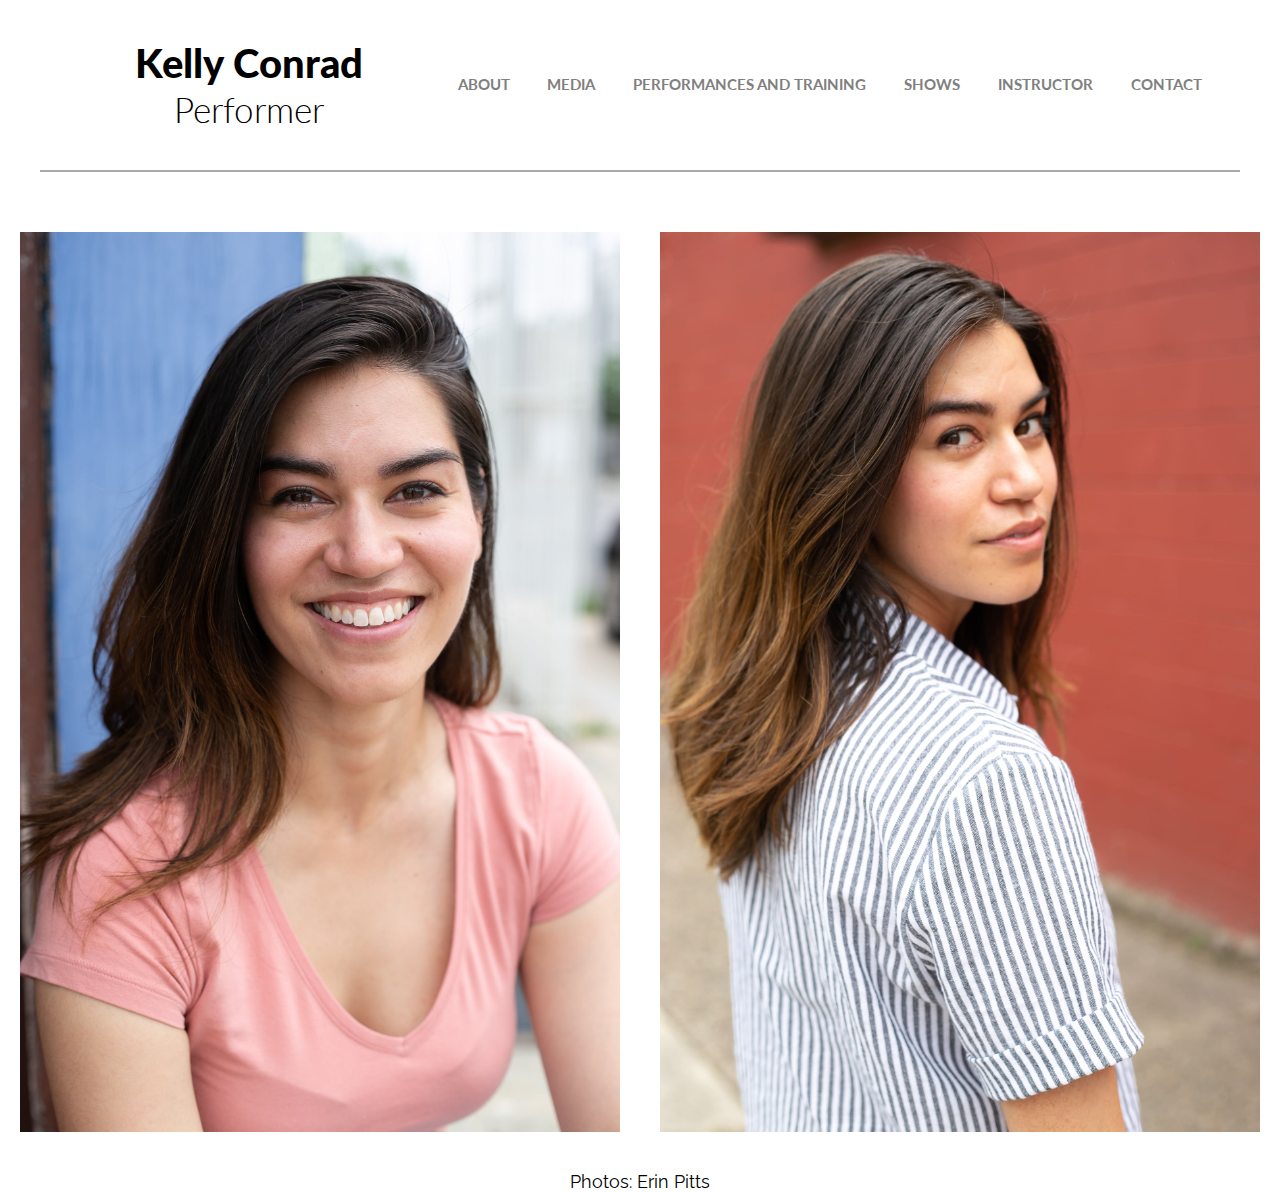
==== index.html @ a2f3afb0 "Adjust header" ====
<!DOCTYPE html>
<html lang="en-US">

<head>
  <meta charset="UTF-8">
  <!-- Google Analytics -->
  <script>
    (function(i, s, o, g, r, a, m) {
      i['GoogleAnalyticsObject'] = r;
      i[r] = i[r] || function() {
        (i[r].q = i[r].q || []).push(arguments)
      }, i[r].l = 1 * new Date();
      a = s.createElement(o),
        m = s.getElementsByTagName(o)[0];
      a.async = 1;
      a.src = g;
      m.parentNode.insertBefore(a, m)
    })(window, document, 'script', 'https://www.google-analytics.com/analytics.js', 'ga');
    ga('create', 'UA-100016596-2', 'auto');
    ga('send', 'pageview');
  </script>
  <!-- Meta Data -->
  <meta name="description" content="The Official Site of Actress Kelly Conrad">
  <meta name="keywords" content="Kelly Conrad,Actor,Actress,Theater,Theatre,Stage">
  <meta name="author" content="Matthew Conrad">
  <meta name="viewport" content="width=device-width, initial-scale=1.0">
  <!-- FavIcons -->
  <link rel="apple-touch-icon" sizes="180x180" href="/apple-touch-icon.png">
  <link rel="icon" type="image/png" sizes="32x32" href="/favicon-32x32.png">
  <link rel="icon" type="image/png" sizes="16x16" href="/favicon-16x16.png">
  <link rel="manifest" href="/manifest.json">
  <link rel="mask-icon" href="/safari-pinned-tab.svg" color="#5bbad5">
  <meta name="theme-color" content="#ffffff">
  <meta http-equiv="X-UA-Compatible" content="ie=edge">
  <title>Kelly Conrad | Performer</title>

  <!-- Links/Stylesheets -->
  <link rel="stylesheet" href="css/normalize.css">
  <link rel="stylesheet" href="css/main.css">
  <link href="https://fonts.googleapis.com/css?family=Lato:300,400,700,900|Raleway:400,400i,700" rel="stylesheet">
</head>

<body>
  <header>
    <!-- Mobile Header -->
    <nav id="mobile-header">
      <h1>Kelly Conrad</h1>
      <h2>Performer</h2>
      <img id="mobile-profile-img" src="img/kelly1-mobile.jpg" alt="Kelly Conrad | Actress">
      <button class="hamburger hamburger--squeeze navigation" type="button">
        <span class="hamburger-box">
          <span class="hamburger-inner"></span>
        </span>
      <ul id="myDropdown" class="dropdown-content">
        <li><a href="about#about">About</a></li>
        <li><a href="media#photos">Media</a></li>
        <li><a href="training#training">Performances and Training</a></li>
        <li><a href="shows#shows">Shows</a></li>
        <li><a href="instructor#instructor">Instructor</a></li>        
        <li><a href="contact#contact">Contact</a></li>
      </ul>
      </button>
    </nav>
    <!-- Tablet Header -->
    <nav id="tablet-header">
      <h1>Kelly Conrad</h1>
      <h2>Performer</h2>
      <ul class="flex-container1">
        <li><a href="about">About</a></li>
        <li><a href="media">Media</a></li>
        <li><a href="training">Performances and Training</a></li>
        <li><a href="shows">Shows</a></li>
        <li><a href="instructor">Instructor</a></li>        
        <li><a href="contact">Contact</a></li>
      </ul>
    </nav>
    <!-- Desktop Header -->
    <nav id="desktop-header">
      <ul class="flex-container2">
        <li class="box1"><a href="index"><h1>Kelly Conrad</h1><br><h2>Performer</h2></a></li>
        <li class="box"><a href="about">About</a></li>
        <li class="box"><a href="media">Media</a></li>
        <li class="box"><a href="training">Performances and Training</a></li>
        <li class="box"><a href="shows">Shows</a></li>
        <li class="box"><a href="instructor">Instructor</a></li>        
        <li class="box"><a href="contact">Contact</a></li>
      </ul>
    </nav>
  </header>
  <!-- Main Body -->
  <main>
    <section class="main-container">
      <p class="last"></p>
    </section>
    <!-- Desktop Welcome Gallery -->
    <div id="desktop-welcome-gallery">
      <ul class="welcome-gallery">
        <li class="photo-flex1"><img src="img/kelly1-mobile.jpg" alt="Kelly Conrad | Actress"></li>
        <li class="photo-flex2"><img src="img/kelly2-tablet.jpg" alt="Kelly Conrad | Actress"></li>
        <li class="photo-flex3"><img src="img/kelly3-tablet.jpg" alt="Kelly Conrad | Actress"></li>
      </ul>
    </div>
    <p id="index-photos">Photos: Erin Pitts</p>
  </main>
  <!-- JavaScript -->
  <script src="https://ajax.googleapis.com/ajax/libs/jquery/3.3.1/jquery.min.js"></script>
  <script src="js/script.js"></script>
  <script src="js/slick.js"></script>
</body>

</html>
---- css/main.css ----
/*==============================================================================
Base Styles
==============================================================================*/

html {
  -webkit-box-sizing: border-box;
  -moz-box-sizing: border-box;
  box-sizing: border-box;
}
*, *:before, *:after {
  -webkit-box-sizing: inherit;
  -moz-box-sizing: inherit;
  box-sizing: inherit;
}

html, body, a {
  height: 100%;
  text-decoration: none;
}

img {
  max-width: 100%;
}

ul {
  list-style: none;
}

fieldset {
  border: 0;
  margin: 0;
  padding: 0;
}

textarea {
  resize: vertical;
}

audio, canvas, iframe, img, svg, video {
  vertical-align: middle;
}

/*==============================================================================
Containers
==============================================================================*/

#mobile-profile-img {
  display: block;
  margin: 20px auto;
  padding: 0;
  border-radius: 50%;
  width: 250px;
  height: auto;
}

#mobile-header {
  margin: 0 20px;
  border-bottom: solid 2px #000;
  text-align: center;
}

#desktop-welcome-gallery {
  display: none;
}

.main-container {
  margin: 0 20px;
}

.two-column-flex {
  display: flex;
  flex-flow: row nowrap;
  justify-content: space-around;
  align-items: flex-start;
  margin: 0 40px;
  padding: 0;
  list-style: none;
}

/*==============================================================================
Hidden Content
==============================================================================*/

#tablet-header {
  display: none;
}

#desktop-header {
  display: none;
}

/*==============================================================================
Header
==============================================================================*/

h1, h2, h3, h4 {
  font-family: 'Lato', sans-serif;
}

h1, h2, h3 {
  text-align: center;
}

h1 {
  color: #000;
  font-size: 2.3em;
  font-weight: 900;
  margin-top: 60px;
  margin-bottom: 0;
}

h2 {
  color: #000;
  font-size: 2em;
  font-weight: 300;
  margin: 0;
}

h3 {
  font-size: 1.9em;
  font-weight: 700;
  margin: 40px 0;
}

h4 {
  font-size: 1.3em;
  font-weight: 400;
  text-align: left;
  margin: 0;
  padding: 0;
}

p {
  font-family: 'Raleway', serif;
  margin: 0;
  padding: 0;
  font-size: 1.1em;
  text-align: left;
}

.italic {
  font-style: italic;
}

.underline {
  text-decoration: underline;
}

.bold {
  font-weight: 700;
}

.first {
  margin: 20px 0 0 0;
}

.last {
  margin: 0 0 60px 0;
}

/*==============================================================================
Dropdown Menu
==============================================================================*/

.hamburger {
  padding: 15px 15px;
  display: inline-block;
  transition-property: opacity, filter;
  transition-duration: 0.15s;
  transition-timing-function: linear;
  text-transform: none;
  border: 0;
  margin: 0;
  overflow: visible;
  outline: 0;
  background-color: transparent;
}

.hamburger-box {
  width: 40px;
  height: 24px;
  display: inline-block;
  position: relative;
  margin-bottom: 36px;
}

.hamburger-inner {
  display: block;
  top: 50%;
  margin-top: -2px;
}

.hamburger-inner, .hamburger-inner::before, .hamburger-inner::after {
  width: 40px;
  height: 4px;
  background-color: #000;
  border-radius: 4px;
  position: absolute;
  transition-property: transform;
  transition-duration: 0.15s;
  transition-timing-function: ease;
}

.hamburger-inner::before, .hamburger-inner::after {
  content: "";
  display: block;
}

.hamburger-inner::before {
  top: -10px;
}

.hamburger-inner::after {
  bottom: -10px;
}

.hamburger--squeeze .hamburger-inner {
  transition-duration: 0.075s;
  transition-timing-function: cubic-bezier(0.55, 0.055, 0.675, 0.19);
}

.hamburger--squeeze .hamburger-inner::before {
  transition: top 0.075s 0.12s ease, opacity 0.075s ease;
}

.hamburger--squeeze .hamburger-inner::after {
  transition: bottom 0.075s 0.12s ease, transform 0.075s cubic-bezier(0.55, 0.055, 0.675, 0.19);
}

.hamburger--squeeze.is-active .hamburger-inner {
  transform: rotate(45deg);
  transition-delay: 0.12s;
  transition-timing-function: cubic-bezier(0.215, 0.61, 0.355, 1);
}

.hamburger--squeeze.is-active .hamburger-inner::before {
  top: 0;
  opacity: 0;
  transition: top 0.075s ease, opacity 0.075s 0.12s ease;
}

.hamburger--squeeze.is-active .hamburger-inner::after {
  bottom: 0;
  transform: rotate(-90deg);
  transition: bottom 0.075s ease, transform 0.075s 0.12s cubic-bezier(0.215, 0.61, 0.355, 1);
}

#myDropdown {
  list-style: none;
}

#myDropdown li {
  border-bottom: solid 2px #000;
}

#myDropdown li:last-child {
  border: 0;
  margin-bottom: 31px;
}

.dropdown {
  display: block;
}

.dropdown-content {
  display: none;
  margin: 0 auto;
  padding: 0;
}

.dropdown-content a {
  display: block;
  width: 100%;
  color: #000;
  margin: 10px auto;
  padding: 10px 0;
  font-family: 'Lato', sans-serif;
  font-size: 1.3em;
  font-weight: 700;
  text-transform: uppercase;
}

.show {
  display: block;
}

/*==============================================================================
Main
==============================================================================*/

.item-1 {
  display: none;
}

.two-column-flex img {
  display: none;
}

.rg-image-wrapper{
  position: relative;
  padding: 20px 30px;
  background: #000;
  -moz-border-radius: 10px;
  -webkit-border-radius: 10px;
  border-radius: 10px;
  min-height: 20px;
  margin: 0 0 40px 0;
}

.rg-image{
  position: relative;
  text-align: center;
  line-height: 0px;
}

.rg-image img{
  max-height: 100%;
  max-width: 100%;
}

.rg-image-nav a{
  position: absolute;
  top: 0px;
  left: 0px;
  background: #000 url(../img/nav.png) no-repeat -20% 50%;
  width: 28px;
  height: 100%;
  text-indent: -9000px;
  cursor: pointer;
  opacity: 0.6;
  outline: none;
  -moz-border-radius: 10px 0px 0px 10px;
  -webkit-border-radius: 10px 0px 0px 10px;
  border-radius: 10px 0px 0px 10px;
}

.rg-image-nav a.rg-image-nav-next{
  right: 0px;
  left: auto;
  background-position: 115% 50%;
  -moz-border-radius: 0px 10px 10px 0px;
  -webkit-border-radius: 0px 10px 10px 0px;
  border-radius: 0px 10px 10px 0px;
}

.rg-image-nav a:hover{
  opacity: 0.8;
}

.rg-caption {
  text-align: center;
  margin-top: 15px;
  position: relative;
}

.rg-caption p{
  font-family: 'Lato', sans-serif;
  font-size: 1em;
  letter-spacing: 2px;
  line-height: 16px;
  padding: 0 15px;
  text-align: center;
  color: #fff;
}

.rg-loading{
  width: 46px;
  height: 46px;
  position: absolute;
  top: 50%;
  left: 50%;
  background: #000 url(../img/ajax-loader.gif) no-repeat center center;
  margin: -23px 0px 0px -23px;
  z-index: 100;
  -moz-border-radius: 10px;
  -webkit-border-radius: 10px;
  border-radius: 10px;
  opacity: 0.7;
}

.video-container {
  display: flex;
  flex-flow: column nowrap;
  justify-content: flex-start;
  align-items: center;
  margin: 0 20px;
  padding: 0;
  list-style: none;
}

.video-container figure {
  text-align: center;
  display: table;
  margin: 0;
}

#videos {
  border-top: solid 1px #000;
  padding-top: 40px;
}

.video-container iframe {
	width: 100%;
	height: 100%;
}

.video-container figcaption {
  display: table-caption;
  caption-side: bottom;
  margin-bottom: 40px;
}

.video-container figcaption h3 {
  margin: 20px 0;
  padding: 0;
}

.video-container figcaption p {
  margin: 0;
  padding: 0 0 30px 0;
  border-bottom: solid 1px #000;
}

#last-caption {
  border-bottom: none;
  padding: 0;
  margin-bottom: 80px;
}

#copyright {
  margin-top: 50px;
  text-align: center;
  font-size: 1.2rem;
}

/*==============================================================================
Photo Slider
==============================================================================*/

.slick-slider {
  width: 90%;
  margin: 0 auto;
}

figure, img {
  margin: 0 auto;
  padding: 0;
  text-align: center;
}

/* Slider */
.slick-slider
{
    position: relative;
    display: block;
    box-sizing: border-box;

    -webkit-user-select: none;
       -moz-user-select: none;
        -ms-user-select: none;
            user-select: none;

    -webkit-touch-callout: none;
    -khtml-user-select: none;
    -ms-touch-action: pan-y;
        touch-action: pan-y;
    -webkit-tap-highlight-color: transparent;
}

.slick-list
{
    position: relative;

    display: block;
    overflow: hidden;

    margin: 0;
    padding: 0;
}
.slick-list:focus
{
    outline: none;
}
.slick-list.dragging
{
    cursor: pointer;
    cursor: hand;
}

.slick-slider .slick-track,
.slick-slider .slick-list
{
    -webkit-transform: translate3d(0, 0, 0);
       -moz-transform: translate3d(0, 0, 0);
        -ms-transform: translate3d(0, 0, 0);
         -o-transform: translate3d(0, 0, 0);
            transform: translate3d(0, 0, 0);
}

.slick-track
{
    position: relative;
    top: 0;
    left: 0;

    display: block;
    margin-left: auto;
    margin-right: auto;
}
.slick-track:before,
.slick-track:after
{
    display: table;

    content: '';
}
.slick-track:after
{
    clear: both;
}
.slick-loading .slick-track
{
    visibility: hidden;
}

.slick-slide
{
    display: none;
    float: left;

    height: 100%;
    min-height: 1px;
}
[dir='rtl'] .slick-slide
{
    float: right;
}
.slick-slide img
{
    display: block;
}
.slick-slide.slick-loading img
{
    display: none;
}
.slick-slide.dragging img
{
    pointer-events: none;
}
.slick-initialized .slick-slide
{
    display: block;
}
.slick-loading .slick-slide
{
    visibility: hidden;
}
.slick-vertical .slick-slide
{
    display: block;

    height: auto;

    border: 1px solid transparent;
}
.slick-arrow.slick-hidden {
    display: block;
}

/* Slider */
.slick-loading .slick-list
{
    background: #fff url('../img/ajax-loader.gif') center center no-repeat;
}

/* Icons */
@font-face
{
    font-family: 'slick';
    font-weight: normal;
    font-style: normal;

    src: url('../fonts/slick.eot');
    src: url('../fonts/slick.eot?#iefix') format('embedded-opentype'), url('../fonts/slick.woff') format('woff'), url('../fonts/slick.ttf') format('truetype'), url('../fonts/slick.svg#slick') format('svg');
}
/* Arrows */
.slick-prev,
.slick-next
{
    font-size: 0;
    line-height: 0;

    position: absolute;
    top: 50%;

    display: block;

    width: 20px;
    height: 20px;
    padding: 0;
    -webkit-transform: translate(0, -50%);
    -ms-transform: translate(0, -50%);
    transform: translate(0, -50%);

    cursor: pointer;

    color: transparent;
    border: none;
    outline: none;
    background: transparent;
}
.slick-prev:hover,
.slick-prev:focus,
.slick-next:hover,
.slick-next:focus
{
    color: transparent;
    outline: none;
    background: transparent;
}
.slick-prev:hover:before,
.slick-prev:focus:before,
.slick-next:hover:before,
.slick-next:focus:before
{
    opacity: 1;
}
.slick-prev.slick-disabled:before,
.slick-next.slick-disabled:before
{
    opacity: .25;
}

.slick-prev:before,
.slick-next:before
{
    font-family: 'slick';
    font-size: 24px;
    line-height: 1;

    opacity: .75;
    color: #000;

    -webkit-font-smoothing: antialiased;
    -moz-osx-font-smoothing: grayscale;
}

.slick-prev
{
    left: -25px;
}
[dir='rtl'] .slick-prev
{
    right: -25px;
    left: auto;
}
.slick-prev:before
{
    content: '←';
}
[dir='rtl'] .slick-prev:before
{
    content: '→';
}

.slick-next
{
    right: -25px;
}
[dir='rtl'] .slick-next
{
    right: auto;
    left: -25px;
}
.slick-next:before
{
    content: '→';
}
[dir='rtl'] .slick-next:before
{
    content: '←';
}

/* Dots */
.slick-dotted.slick-slider
{
    margin-bottom: 30px;
}

.slick-dots
{
    position: absolute;
    bottom: -25px;

    display: block;

    width: 100%;
    padding: 0;
    margin: 0;

    list-style: none;

    text-align: center;
}
.slick-dots li
{
    position: relative;

    display: inline-block;

    width: 20px;
    height: 20px;
    margin: 0 5px;
    padding: 0;

    cursor: pointer;
}
.slick-dots li button
{
    font-size: 0;
    line-height: 0;

    display: block;

    width: 20px;
    height: 20px;
    padding: 5px;

    cursor: pointer;

    color: transparent;
    border: 0;
    outline: none;
    background: transparent;
}
.slick-dots li button:hover,
.slick-dots li button:focus
{
    outline: none;
}
.slick-dots li button:hover:before,
.slick-dots li button:focus:before
{
    opacity: 1;
}
.slick-dots li button:before
{
    font-family: 'slick';
    font-size: 32px;
    line-height: 20px;

    position: absolute;
    top: 0;
    left: 0;

    width: 20px;
    height: 20px;

    content: '•';
    text-align: center;

    opacity: .25;
    color: black;

    -webkit-font-smoothing: antialiased;
    -moz-osx-font-smoothing: grayscale;
}
.slick-dots li.slick-active button:before
{
    opacity: .75;
    color: black;
}

figcaption {
  display: none;
}

.slider-for {
  margin: 20px auto 50px;
}

#contact-wrapper {
  width: 600px;
}

#ajax-contact {
  margin-bottom: 39px;
}

#ajax-contact .field {
  max-width: 220px;
  margin: 0 auto;
}

#ajax-contact input[type="text"],
#ajax-contact textarea {
  background-color: #fff;
  border: 2px solid gray;
  border-radius: 20px;
  width: 250px;
  outline: 0;
  margin: 5px auto;
  padding: 10px 15px;
  color: #000;
}

#ajax-contact input:focus,
#ajax-contact textarea:focus {
  background-color: beige;
  border-color: #1e90ff;
  transition: border-color .4s ease, background-color .4s ease;
}

#ajax-contact input[type="submit"],
#ajax-contact input[type="reset"] {
  background: #007f3f;
  color: #fff;
  width: 120px;
  border-radius: 20px;
  border: none;
  outline: 0;
  padding: 10px 0;
  margin: 5px 2.5px 0 2.5px;
}

#ajax-contact input[type="submit"]:hover,
#ajax-contact input[type="reset"]:hover {
  background: #1e90ff;
  transition: background-color .4s ease;
}

#ajax-contact textarea {
  height: 150px;
}

#ajax-contact label {
  font-family: "Raleway", serif;
  font-size: 1.125em;
  text-align: left;
  padding: 0;
}

#btns {
  display: flex;
}

.success {
  font-family: "Raleway", serif;
  width: 250px;
  padding: 1em;
  margin: 0 auto;
  color: #468847;
  background-color: #dff0d8;
  border: 1px solid #d6e9c6;
  -webkit-border-radius: 4px;
      -moz-border-radius: 4px;
          border-radius: 4px;
}

.error {
  font-family: "Raleway", serif;
  width: 250px;
  padding: 1em;
  margin: 0 auto;
  color: #b94a48;
  background-color: #f2dede;
  border: 1px solid rgba(185, 74, 72, 0.3);
  -webkit-border-radius: 4px;
      -moz-border-radius: 4px;
          border-radius: 4px;
}

.training-wrapper {
  width: 100%;
}

.training-col {
  display: flex;
  flex-wrap: nowrap;
  flex-direction: column;
  align-content: center;
  margin-left: 40px;
}

.training-row {
  width: auto;
  display: flex;
  flex-wrap: wrap;
  flex-direction: row;
  justify-content: flex-start;
  align-content: center;
}

.training-col p {
  font-size: .8em;
}

.left {
  width: 300px;
}

.mid {
  width: 235px;
}

.left, .mid, .right {
  margin-top: 20px;
}

.training-wrapper h3 {
  margin-bottom: 20px;
}

#index-photos {
  text-align: center;
  margin: 40px auto;
}

/*==============================================================================
Breakpoints
==============================================================================*/

@media (min-width: 600px) {

  .video-container iframe {
    width: 512px;
    height: 288px;
  }

}

@media (min-width: 700px) {

  #mobile-header {
    display: none;
  }

  #tablet-header {
    display: block;
  }

  h1 {
    font-size: 2.5rem;
    margin-top: 40px;
    padding: 0;
  }

  h2 {
    font-size: 2.2rem;
    padding: 0;
  }

  .flex-container1 {
    display: flex;
    flex-flow: row nowrap;
    justify-content: center;
    align-items: center;
    list-style: none;
    margin: 40px 40px 0 40px;
    padding: 0 0 40px 0;
    border-bottom: solid 2px #a9a9a9;
  }

  .flex-container1 a {
    font-family: 'Lato', sans-serif;
    font-size: 1.1em;
    font-weight: 700;
    text-transform: uppercase;
    color: #808080;
    padding: 0 15px 0 15px;
  }

  .main-container {
    margin: 0 40px;
  }

  #desktop-welcome-gallery {
    display: block;
  }

  .welcome-gallery {
    display: flex;
    flex-flow: row nowrap;
    justify-content: center;
    align-items: center;
    margin: 0 20px 40px;
    padding: 0;
    list-style: none;
  }

  .welcome-gallery li {
    width: calc(100% / 2);
  }

  .photo-flex1 {
    margin-right: 40px;
  }

  .photo-flex3 {
    display: none;
  }

  .video-container {
    margin: 0 40px;
  }

  /* video {
    width: 640px;
    height: 360px;
  } */

  .video-container iframe {
    width: 640px;
    height: 360px;
  }

  .video-container figcaption h3 {
    margin: 20px 0;
    padding: 0;
  }

  figcaption {
    display: block;
    font-family: 'Lato', serif;
    margin: 0;
    padding: 0;
    font-size: 1.1em;
    text-align: center;
  }

}

@media (min-width: 1024px) {

  .slick-slider {
    width: 800px;
  }

  #tablet-header {
    display: none;
  }

  #desktop-header {
    display: block;
    margin: 0 40px;
    padding-bottom: 40px;
    border-bottom: solid 2px #a9a9a9;
  }

  h1 {
    margin: 0;
    padding: 0;
  }

  h2 {
    margin-top: -15px;
  }

  .flex-container2 {
    display: flex;
    flex-flow: row nowrap;
    justify-content: space-between;
    align-items: center;
    list-style: none;
    margin-top: 40px;
    padding: 0;
  }

  .box1 {
    flex-grow: 5;
  }

  .box {
    font-family: 'Lato', sans-serif;
    font-size: .95em;
    font-weight: 700;
    text-transform: uppercase;
    flex-grow: 1;
  }
  .box a {
    text-align: center;
    color: #808080;
  }

  .main-container {
    margin: 0 20%;
  }

  .two-column-flex img {
    display: block;
    width: 600px;
    height: auto;
    margin: 40px 0;
  }

  .item-1 {
    display: block;
    flex-shrink: 0; /* Keeps photo the same size */
  }

  .item-2 {
    flex-shrink: 1; /* Shrinks the text */
  }

  #about .item-2 {
    max-width: 800px;
  }

  #about-text {
    width: 75%;
    margin: 40px auto;
  }

  #shows-img {
    width: 760px;
  }

  /* Social media link hover animation */

  .social-links span {
    transition: color .4s, transform .4s cubic-bezier(.46,-0.68,.17,1.56);
  }

  .social-links span:hover {
    color: #1695a3;
    transform: scale(1.5);
  }

}

@media (min-width: 1366px) {

  .photo-flex1 {
    margin: 0;
  }

  .photo-flex3 {
    display: block;
  }

  .welcome-gallery {
    justify-content: space-between;
  }

  .welcome-gallery li {
    width: calc(100% / 3.1);
  }

}
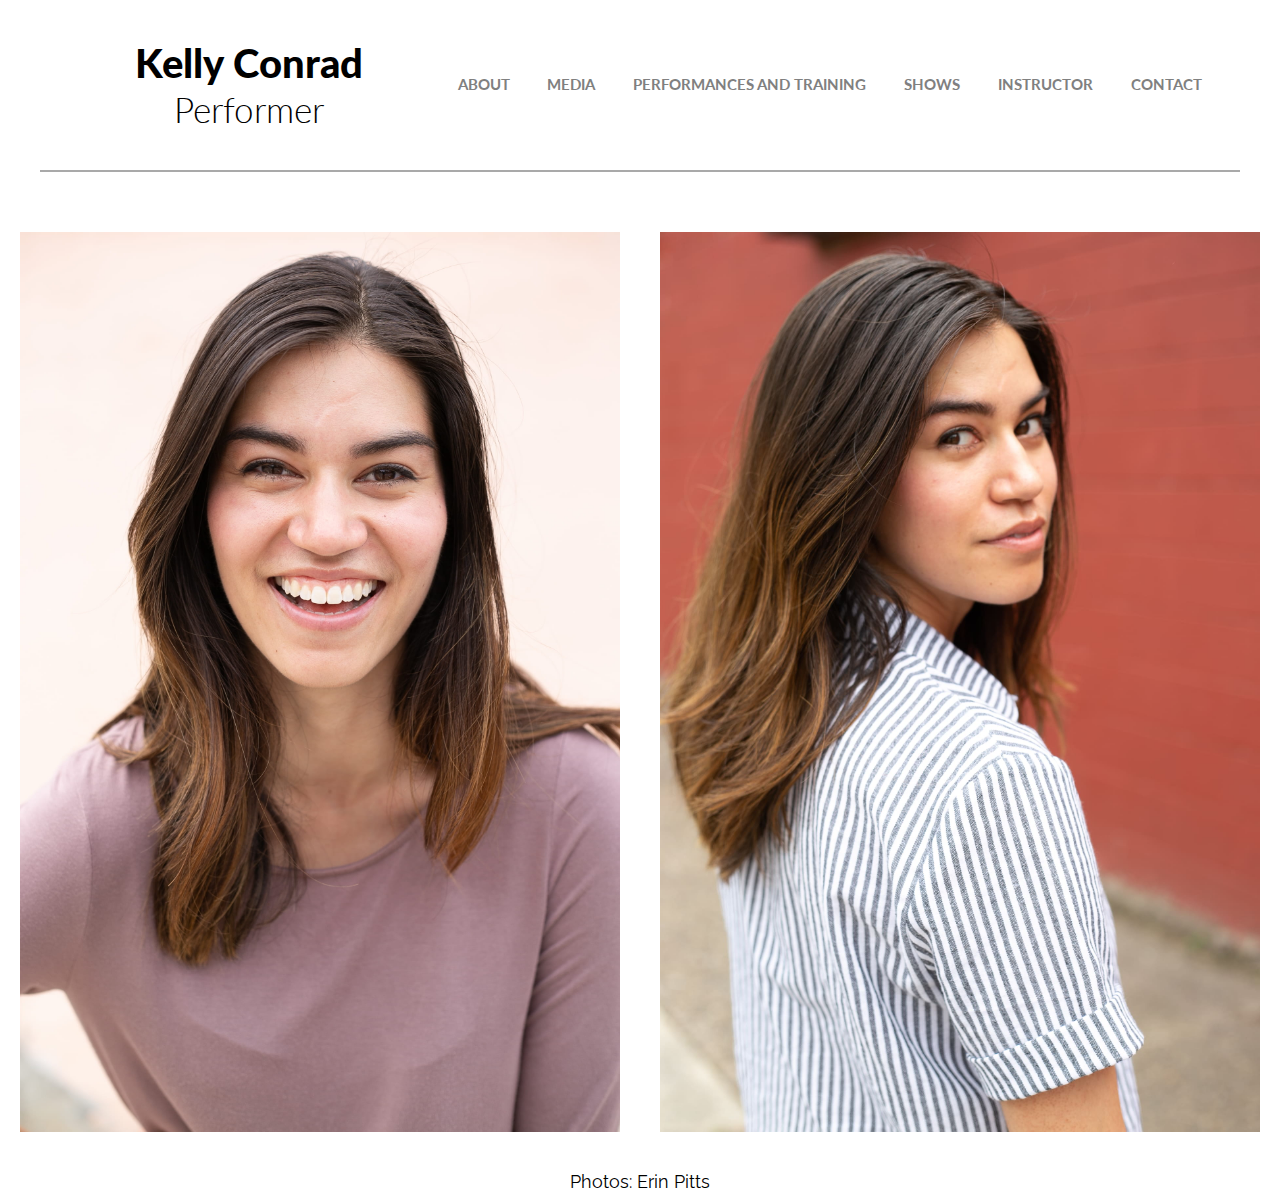
==== commit 37cd30e3: "Add content" ====
--- a/index.html
+++ b/index.html
@@ -36,6 +36,8 @@
 
   <!-- Links/Stylesheets -->
   <link rel="stylesheet" href="css/normalize.css">
+  <link rel="stylesheet" href="css/slick-theme.css">
+  <link rel="stylesheet" href="css/slick.css">
   <link rel="stylesheet" href="css/main.css">
   <link href="https://fonts.googleapis.com/css?family=Lato:300,400,700,900|Raleway:400,400i,700" rel="stylesheet">
 </head>
@@ -46,7 +48,7 @@
     <nav id="mobile-header">
       <h1>Kelly Conrad</h1>
       <h2>Performer</h2>
-      <img id="mobile-profile-img" src="img/kelly1-mobile.jpg" alt="Kelly Conrad | Actress">
+      <img id="mobile-profile-img" src="img/kelly1.jpg" alt="Kelly Conrad | Actress">
       <button class="hamburger hamburger--squeeze navigation" type="button">
         <span class="hamburger-box">
           <span class="hamburger-inner"></span>
@@ -95,17 +97,17 @@
     <!-- Desktop Welcome Gallery -->
     <div id="desktop-welcome-gallery">
       <ul class="welcome-gallery">
-        <li class="photo-flex1"><img src="img/kelly1-mobile.jpg" alt="Kelly Conrad | Actress"></li>
-        <li class="photo-flex2"><img src="img/kelly2-tablet.jpg" alt="Kelly Conrad | Actress"></li>
-        <li class="photo-flex3"><img src="img/kelly3-tablet.jpg" alt="Kelly Conrad | Actress"></li>
+        <li class="photo-flex1"><img src="img/kelly1.jpg" alt="Kelly Conrad | Performer"></li>
+        <li class="photo-flex2"><img src="img/kelly2.jpg" alt="Kelly Conrad | Performer"></li>
+        <li class="photo-flex3"><img src="img/kelly3.jpg" alt="Kelly Conrad | Performer"></li>
       </ul>
     </div>
     <p id="index-photos">Photos: Erin Pitts</p>
   </main>
   <!-- JavaScript -->
   <script src="https://ajax.googleapis.com/ajax/libs/jquery/3.3.1/jquery.min.js"></script>
+  <script src="js/slick.min.js"></script>
   <script src="js/script.js"></script>
-  <script src="js/slick.js"></script>
 </body>
 
 </html>
--- a/css/main.css
+++ b/css/main.css
@@ -433,350 +433,32 @@
   font-size: 1.2rem;
 }
 
-/*==============================================================================
-Photo Slider
-==============================================================================*/
-
 .slick-slider {
   width: 90%;
   margin: 0 auto;
 }
 
-figure, img {
+.slider-nav {
   margin: 0 auto;
-  padding: 0;
-  text-align: center;
-}
-
-/* Slider */
-.slick-slider
-{
-    position: relative;
-    display: block;
-    box-sizing: border-box;
-
-    -webkit-user-select: none;
-       -moz-user-select: none;
-        -ms-user-select: none;
-            user-select: none;
-
-    -webkit-touch-callout: none;
-    -khtml-user-select: none;
-    -ms-touch-action: pan-y;
-        touch-action: pan-y;
-    -webkit-tap-highlight-color: transparent;
-}
-
-.slick-list
-{
-    position: relative;
-
-    display: block;
-    overflow: hidden;
-
-    margin: 0;
-    padding: 0;
-}
-.slick-list:focus
-{
-    outline: none;
-}
-.slick-list.dragging
-{
-    cursor: pointer;
-    cursor: hand;
-}
-
-.slick-slider .slick-track,
-.slick-slider .slick-list
-{
-    -webkit-transform: translate3d(0, 0, 0);
-       -moz-transform: translate3d(0, 0, 0);
-        -ms-transform: translate3d(0, 0, 0);
-         -o-transform: translate3d(0, 0, 0);
-            transform: translate3d(0, 0, 0);
-}
-
-.slick-track
-{
-    position: relative;
-    top: 0;
-    left: 0;
-
-    display: block;
-    margin-left: auto;
-    margin-right: auto;
-}
-.slick-track:before,
-.slick-track:after
-{
-    display: table;
-
-    content: '';
-}
-.slick-track:after
-{
-    clear: both;
-}
-.slick-loading .slick-track
-{
-    visibility: hidden;
-}
-
-.slick-slide
-{
-    display: none;
-    float: left;
-
-    height: 100%;
-    min-height: 1px;
-}
-[dir='rtl'] .slick-slide
-{
-    float: right;
-}
-.slick-slide img
-{
-    display: block;
-}
-.slick-slide.slick-loading img
-{
-    display: none;
-}
-.slick-slide.dragging img
-{
-    pointer-events: none;
-}
-.slick-initialized .slick-slide
-{
-    display: block;
-}
-.slick-loading .slick-slide
-{
-    visibility: hidden;
-}
-.slick-vertical .slick-slide
-{
-    display: block;
-
-    height: auto;
-
-    border: 1px solid transparent;
-}
-.slick-arrow.slick-hidden {
-    display: block;
-}
-
-/* Slider */
-.slick-loading .slick-list
-{
-    background: #fff url('../img/ajax-loader.gif') center center no-repeat;
-}
-
-/* Icons */
-@font-face
-{
-    font-family: 'slick';
-    font-weight: normal;
-    font-style: normal;
-
-    src: url('../fonts/slick.eot');
-    src: url('../fonts/slick.eot?#iefix') format('embedded-opentype'), url('../fonts/slick.woff') format('woff'), url('../fonts/slick.ttf') format('truetype'), url('../fonts/slick.svg#slick') format('svg');
-}
-/* Arrows */
-.slick-prev,
-.slick-next
-{
-    font-size: 0;
-    line-height: 0;
-
-    position: absolute;
-    top: 50%;
-
-    display: block;
-
-    width: 20px;
-    height: 20px;
-    padding: 0;
-    -webkit-transform: translate(0, -50%);
-    -ms-transform: translate(0, -50%);
-    transform: translate(0, -50%);
-
-    cursor: pointer;
-
-    color: transparent;
-    border: none;
-    outline: none;
-    background: transparent;
-}
-.slick-prev:hover,
-.slick-prev:focus,
-.slick-next:hover,
-.slick-next:focus
-{
-    color: transparent;
-    outline: none;
-    background: transparent;
-}
-.slick-prev:hover:before,
-.slick-prev:focus:before,
-.slick-next:hover:before,
-.slick-next:focus:before
-{
-    opacity: 1;
-}
-.slick-prev.slick-disabled:before,
-.slick-next.slick-disabled:before
-{
-    opacity: .25;
-}
-
-.slick-prev:before,
-.slick-next:before
-{
-    font-family: 'slick';
-    font-size: 24px;
-    line-height: 1;
-
-    opacity: .75;
-    color: #000;
-
-    -webkit-font-smoothing: antialiased;
-    -moz-osx-font-smoothing: grayscale;
-}
-
-.slick-prev
-{
-    left: -25px;
-}
-[dir='rtl'] .slick-prev
-{
-    right: -25px;
-    left: auto;
-}
-.slick-prev:before
-{
-    content: '←';
-}
-[dir='rtl'] .slick-prev:before
-{
-    content: '→';
-}
-
-.slick-next
-{
-    right: -25px;
-}
-[dir='rtl'] .slick-next
-{
-    right: auto;
-    left: -25px;
-}
-.slick-next:before
-{
-    content: '→';
-}
-[dir='rtl'] .slick-next:before
-{
-    content: '←';
-}
-
-/* Dots */
-.slick-dotted.slick-slider
-{
-    margin-bottom: 30px;
-}
-
-.slick-dots
-{
-    position: absolute;
-    bottom: -25px;
-
-    display: block;
-
-    width: 100%;
-    padding: 0;
-    margin: 0;
-
-    list-style: none;
-
-    text-align: center;
-}
-.slick-dots li
-{
-    position: relative;
-
-    display: inline-block;
-
-    width: 20px;
-    height: 20px;
-    margin: 0 5px;
-    padding: 0;
-
-    cursor: pointer;
-}
-.slick-dots li button
-{
-    font-size: 0;
-    line-height: 0;
-
-    display: block;
-
-    width: 20px;
-    height: 20px;
-    padding: 5px;
-
-    cursor: pointer;
-
-    color: transparent;
-    border: 0;
-    outline: none;
-    background: transparent;
-}
-.slick-dots li button:hover,
-.slick-dots li button:focus
-{
-    outline: none;
-}
-.slick-dots li button:hover:before,
-.slick-dots li button:focus:before
-{
-    opacity: 1;
-}
-.slick-dots li button:before
-{
-    font-family: 'slick';
-    font-size: 32px;
-    line-height: 20px;
-
-    position: absolute;
-    top: 0;
-    left: 0;
-
-    width: 20px;
-    height: 20px;
-
-    content: '•';
-    text-align: center;
-
-    opacity: .25;
-    color: black;
-
-    -webkit-font-smoothing: antialiased;
-    -moz-osx-font-smoothing: grayscale;
-}
-.slick-dots li.slick-active button:before
-{
-    opacity: .75;
-    color: black;
 }
 
 figcaption {
   display: none;
 }
 
+.slick-slide {
+  padding: 0;
+  margin: 0 10px;
+}
+
 .slider-for {
-  margin: 20px auto 50px;
+  padding-top: 10px;
+}
+
+.slick-slide img, .fade {
+  text-align: center;
+  padding: 0;
+  margin: 0 auto;
 }
 
 #contact-wrapper {
@@ -892,15 +574,15 @@
 }
 
 .training-col p {
-  font-size: .8em;
+  font-size: .9em;
 }
 
 .left {
-  width: 300px;
+  width: 285px;
 }
 
 .mid {
-  width: 235px;
+  width: 245px;
 }
 
 .left, .mid, .right {
@@ -1115,6 +797,10 @@
     width: 760px;
   }
 
+  #shows-text {
+    margin: 0 40px;
+  }
+
   /* Social media link hover animation */
 
   .social-links span {
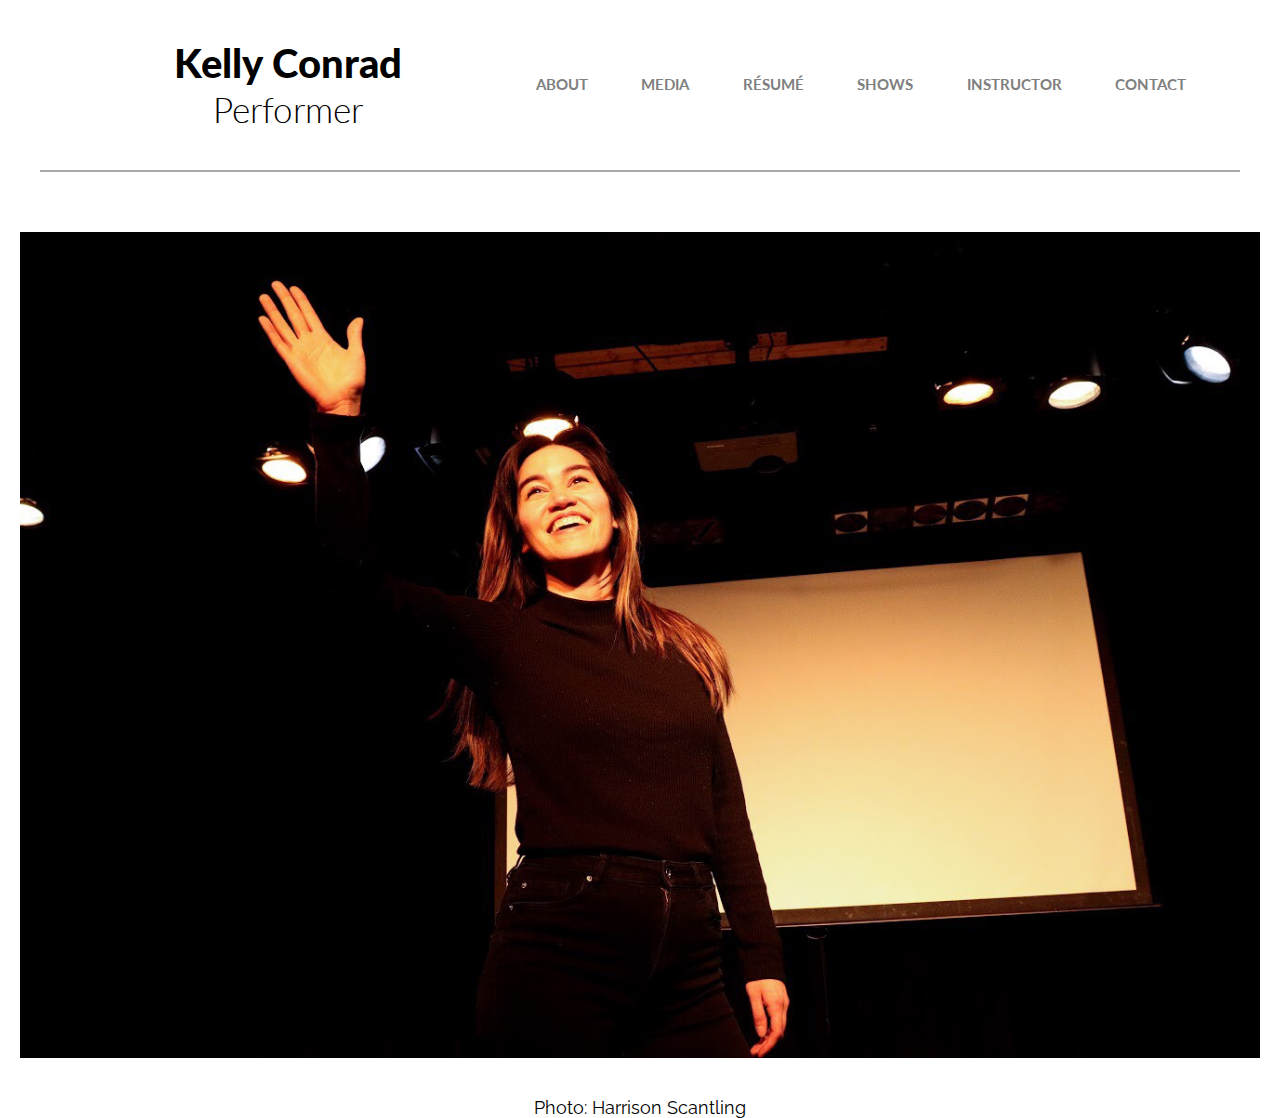
==== commit 65c14848: "Update shows and instuctor pages" ====
--- a/index.html
+++ b/index.html
@@ -48,7 +48,7 @@
     <nav id="mobile-header">
       <h1>Kelly Conrad</h1>
       <h2>Performer</h2>
-      <img id="mobile-profile-img" src="img/kelly1.jpg" alt="Kelly Conrad | Actress">
+      <img id="mobile-profile-img" src="img/home-1-mobile.jpg" alt="Kelly Conrad | Actress">
       <button class="hamburger hamburger--squeeze navigation" type="button">
         <span class="hamburger-box">
           <span class="hamburger-inner"></span>
@@ -56,7 +56,7 @@
       <ul id="myDropdown" class="dropdown-content">
         <li><a href="about#about">About</a></li>
         <li><a href="media#photos">Media</a></li>
-        <li><a href="training#training">Performances and Training</a></li>
+        <li><a href="training#training">Résumé</a></li>
         <li><a href="shows#shows">Shows</a></li>
         <li><a href="instructor#instructor">Instructor</a></li>        
         <li><a href="contact#contact">Contact</a></li>
@@ -70,7 +70,7 @@
       <ul class="flex-container1">
         <li><a href="about">About</a></li>
         <li><a href="media">Media</a></li>
-        <li><a href="training">Performances and Training</a></li>
+        <li><a href="training">Résumé</a></li>
         <li><a href="shows">Shows</a></li>
         <li><a href="instructor">Instructor</a></li>        
         <li><a href="contact">Contact</a></li>
@@ -79,10 +79,10 @@
     <!-- Desktop Header -->
     <nav id="desktop-header">
       <ul class="flex-container2">
-        <li class="box1"><a href="index"><h1>Kelly Conrad</h1><br><h2>Performer</h2></a></li>
+        <li class="box1"><a href="https://www.kjconrad.com"><h1>Kelly Conrad</h1><br><h2>Performer</h2></a></li>
         <li class="box"><a href="about">About</a></li>
         <li class="box"><a href="media">Media</a></li>
-        <li class="box"><a href="training">Performances and Training</a></li>
+        <li class="box"><a href="training">Résumé</a></li>
         <li class="box"><a href="shows">Shows</a></li>
         <li class="box"><a href="instructor">Instructor</a></li>        
         <li class="box"><a href="contact">Contact</a></li>
@@ -97,12 +97,10 @@
     <!-- Desktop Welcome Gallery -->
     <div id="desktop-welcome-gallery">
       <ul class="welcome-gallery">
-        <li class="photo-flex1"><img src="img/kelly1.jpg" alt="Kelly Conrad | Performer"></li>
-        <li class="photo-flex2"><img src="img/kelly2.jpg" alt="Kelly Conrad | Performer"></li>
-        <li class="photo-flex3"><img src="img/kelly3.jpg" alt="Kelly Conrad | Performer"></li>
+        <img src="img/home-1.jpg" alt="Kelly Conrad | Performer">
       </ul>
     </div>
-    <p id="index-photos">Photos: Erin Pitts</p>
+    <p id="index-photos">Photo: Harrison Scantling</p>
   </main>
   <!-- JavaScript -->
   <script src="https://ajax.googleapis.com/ajax/libs/jquery/3.3.1/jquery.min.js"></script>
--- a/css/main.css
+++ b/css/main.css
@@ -20,6 +20,7 @@
 
 img {
   max-width: 100%;
+  margin: 0 auto;
 }
 
 ul {
@@ -397,6 +398,8 @@
 #videos {
   border-top: solid 1px #000;
   padding-top: 40px;
+  width: 640px;
+  margin: 40px auto;
 }
 
 .video-container iframe {
@@ -415,9 +418,16 @@
   padding: 0;
 }
 
-.video-container figcaption p {
+.video-container figcaption p:not(:last-child):not {
   margin: 0;
   padding: 0 0 30px 0;
+}
+
+figcaption p {
+  padding-top: 40px;
+}
+
+#podcasts {
   border-bottom: solid 1px #000;
 }
 
@@ -708,6 +718,7 @@
     padding: 0;
     font-size: 1.1em;
     text-align: center;
+    width: 640px;
   }
 
 }
@@ -715,7 +726,7 @@
 @media (min-width: 1024px) {
 
   .slick-slider {
-    width: 800px;
+    width: 640px;
   }
 
   #tablet-header {
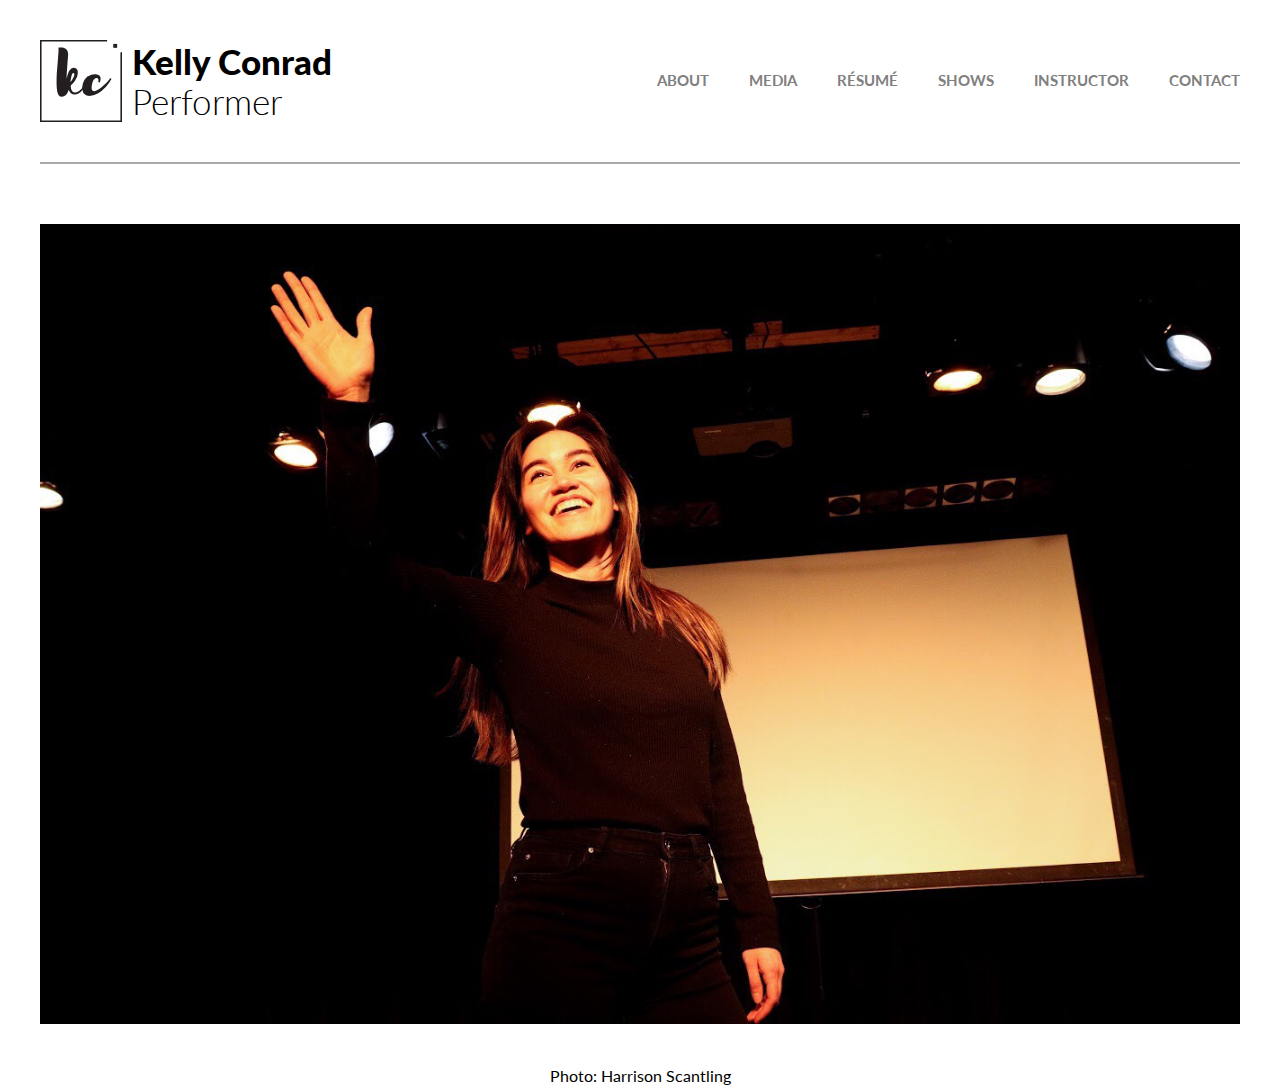
==== commit 16aecb53: "Adjust layout and favicon" ====
--- a/index.html
+++ b/index.html
@@ -1,111 +1,136 @@
-<!DOCTYPE html>
-<html lang="en-US">
-
-<head>
-  <meta charset="UTF-8">
-  <!-- Google Analytics -->
-  <script>
-    (function(i, s, o, g, r, a, m) {
-      i['GoogleAnalyticsObject'] = r;
-      i[r] = i[r] || function() {
-        (i[r].q = i[r].q || []).push(arguments)
-      }, i[r].l = 1 * new Date();
-      a = s.createElement(o),
-        m = s.getElementsByTagName(o)[0];
-      a.async = 1;
-      a.src = g;
-      m.parentNode.insertBefore(a, m)
-    })(window, document, 'script', 'https://www.google-analytics.com/analytics.js', 'ga');
-    ga('create', 'UA-100016596-2', 'auto');
-    ga('send', 'pageview');
-  </script>
-  <!-- Meta Data -->
-  <meta name="description" content="The Official Site of Actress Kelly Conrad">
-  <meta name="keywords" content="Kelly Conrad,Actor,Actress,Theater,Theatre,Stage">
-  <meta name="author" content="Matthew Conrad">
-  <meta name="viewport" content="width=device-width, initial-scale=1.0">
-  <!-- FavIcons -->
-  <link rel="apple-touch-icon" sizes="180x180" href="/apple-touch-icon.png">
-  <link rel="icon" type="image/png" sizes="32x32" href="/favicon-32x32.png">
-  <link rel="icon" type="image/png" sizes="16x16" href="/favicon-16x16.png">
-  <link rel="manifest" href="/manifest.json">
-  <link rel="mask-icon" href="/safari-pinned-tab.svg" color="#5bbad5">
-  <meta name="theme-color" content="#ffffff">
-  <meta http-equiv="X-UA-Compatible" content="ie=edge">
-  <title>Kelly Conrad | Performer</title>
-
-  <!-- Links/Stylesheets -->
-  <link rel="stylesheet" href="css/normalize.css">
-  <link rel="stylesheet" href="css/slick-theme.css">
-  <link rel="stylesheet" href="css/slick.css">
-  <link rel="stylesheet" href="css/main.css">
-  <link href="https://fonts.googleapis.com/css?family=Lato:300,400,700,900|Raleway:400,400i,700" rel="stylesheet">
-</head>
-
-<body>
-  <header>
-    <!-- Mobile Header -->
-    <nav id="mobile-header">
-      <h1>Kelly Conrad</h1>
-      <h2>Performer</h2>
-      <img id="mobile-profile-img" src="img/home-1-mobile.jpg" alt="Kelly Conrad | Actress">
-      <button class="hamburger hamburger--squeeze navigation" type="button">
-        <span class="hamburger-box">
-          <span class="hamburger-inner"></span>
-        </span>
-      <ul id="myDropdown" class="dropdown-content">
-        <li><a href="about#about">About</a></li>
-        <li><a href="media#photos">Media</a></li>
-        <li><a href="training#training">Résumé</a></li>
-        <li><a href="shows#shows">Shows</a></li>
-        <li><a href="instructor#instructor">Instructor</a></li>        
-        <li><a href="contact#contact">Contact</a></li>
-      </ul>
-      </button>
-    </nav>
-    <!-- Tablet Header -->
-    <nav id="tablet-header">
-      <h1>Kelly Conrad</h1>
-      <h2>Performer</h2>
-      <ul class="flex-container1">
-        <li><a href="about">About</a></li>
-        <li><a href="media">Media</a></li>
-        <li><a href="training">Résumé</a></li>
-        <li><a href="shows">Shows</a></li>
-        <li><a href="instructor">Instructor</a></li>        
-        <li><a href="contact">Contact</a></li>
-      </ul>
-    </nav>
-    <!-- Desktop Header -->
-    <nav id="desktop-header">
-      <ul class="flex-container2">
-        <li class="box1"><a href="https://www.kjconrad.com"><h1>Kelly Conrad</h1><br><h2>Performer</h2></a></li>
-        <li class="box"><a href="about">About</a></li>
-        <li class="box"><a href="media">Media</a></li>
-        <li class="box"><a href="training">Résumé</a></li>
-        <li class="box"><a href="shows">Shows</a></li>
-        <li class="box"><a href="instructor">Instructor</a></li>        
-        <li class="box"><a href="contact">Contact</a></li>
-      </ul>
-    </nav>
-  </header>
-  <!-- Main Body -->
-  <main>
-    <section class="main-container">
-      <p class="last"></p>
-    </section>
-    <!-- Desktop Welcome Gallery -->
-    <div id="desktop-welcome-gallery">
-      <ul class="welcome-gallery">
-        <img src="img/home-1.jpg" alt="Kelly Conrad | Performer">
-      </ul>
-    </div>
-    <p id="index-photos">Photo: Harrison Scantling</p>
-  </main>
-  <!-- JavaScript -->
-  <script src="https://ajax.googleapis.com/ajax/libs/jquery/3.3.1/jquery.min.js"></script>
-  <script src="js/slick.min.js"></script>
-  <script src="js/script.js"></script>
-</body>
-
-</html>
+<!DOCTYPE html>
+<html lang="en-US">
+
+<head>
+  <!-- Global site tag (gtag.js) - Google Analytics -->
+  <script async src="https://www.googletagmanager.com/gtag/js?id=UA-100016596-2"></script>
+  <script>
+    window.dataLayer = window.dataLayer || [];
+    function gtag(){dataLayer.push(arguments);}
+    gtag('js', new Date());
+
+    gtag('config', 'UA-100016596-2');
+  </script>
+
+  <!-- Meta Data -->
+  <meta charset="utf-8">
+  <meta name="description" content="The official site of performer/instructor Kelly Conrad">
+  <meta name="keywords" content="Kelly Conrad,Actor,Actress,Theater,Theatre,Stage">
+  <meta name="author" content="Matthew Conrad">
+  <meta name="viewport" content="width=device-width, initial-scale=1.0">
+  <!-- FavIcons -->
+  <link rel="apple-touch-icon" sizes="180x180" href="img/favicon/apple-touch-icon.png?v=5APrJOYlRk">
+  <link rel="icon" type="image/png" sizes="32x32" href="img/favicon/favicon-32x32.png?v=5APrJOYlRk">
+  <link rel="icon" type="image/png" sizes="16x16" href="img/favicon/favicon-16x16.png?v=5APrJOYlRk">
+  <link rel="manifest" href="img/favicon/site.webmanifest?v=5APrJOYlRk">
+  <link rel="mask-icon" href="img/favicon/safari-pinned-tab.svg?v=5APrJOYlRk" color="#5bbad5">
+  <link rel="shortcut icon" href="img/favicon/favicon.ico?v=5APrJOYlRk">
+  <meta name="msapplication-TileColor" content="#ffffff">
+  <meta name="msapplication-config" content="img/favicon/browserconfig.xml?v=5APrJOYlRk">
+  <meta name="theme-color" content="#ffffff">
+  <title>Kelly Conrad | Performer</title>
+
+  <!-- Links/Stylesheets -->
+  <link rel="stylesheet" href="css/normalize.css">
+  <link rel="stylesheet" href="css/slick-theme.css">
+  <link rel="stylesheet" href="css/slick.css">
+  <link rel="stylesheet" href="css/main.css">
+  <link href="https://fonts.googleapis.com/css?family=Lato:300,400,700,900|Raleway:400,400i,700" rel="stylesheet">
+</head>
+
+<body>
+  <header>
+    <!-- Mobile Header -->
+    <nav id="mobile-header">
+      <div id="mobile-header-main">
+        <div id="mobile-header-logo">
+          <img src="img/logo.svg"></img>
+        </div>
+        <div id="mobile-header-name">
+          <h1>Kelly Conrad</h1>
+          <h2>Performer</h2>
+        </div>
+      </div>
+      <div id="mobile-header-content">
+        <img id="mobile-profile-img" src="img/home-1-mobile.jpg" alt="Kelly Conrad | Performer">
+        <p id="index-photo-mobile">Photo: Harrison Scantling</p>
+        <button class="hamburger hamburger--squeeze navigation" type="button">
+          <span class="hamburger-box">
+            <span class="hamburger-inner"></span>
+          </span>
+        <ul id="myDropdown" class="dropdown-content">
+          <li><a href="about#about">About</a></li>
+          <li><a href="media#photos">Media</a></li>
+          <li><a href="resume#resume">Résumé</a></li>
+          <li><a href="shows#shows">Shows</a></li>
+          <li><a href="instructor#instructor">Instructor</a></li>        
+          <li><a href="contact#contact">Contact</a></li>
+        </ul>
+        </button>
+      </div>
+    </nav>
+    <!-- Tablet Header -->
+    <nav id="tablet-header">
+      <div id="tablet-header-main">
+        <div id="tablet-header-logo">
+          <img src="img/logo.svg"></img>
+        </div>
+        <div id="tablet-header-name">
+          <h1>Kelly Conrad</h1>
+          <h2>Performer</h2>
+        </div>
+      </div>
+      <ul class="flex-container1">
+        <li><a href="about">About</a></li>
+        <li><a href="media">Media</a></li>
+        <li><a href="resume">Résumé</a></li>
+        <li><a href="shows">Shows</a></li>
+        <li><a href="instructor">Instructor</a></li>        
+        <li><a href="contact">Contact</a></li>
+      </ul>
+    </nav>
+    <!-- Desktop Header -->
+    <nav id="desktop-header">
+      <ul class="flex-container2">
+        <li class="box1">
+          <a href="https://www.kjconrad.com">
+            <div id="desktop-header-main">
+              <div id="desktop-header-logo">
+                <img src="img/logo.svg"></img>
+              </div>
+              <div id="desktop-header-name">
+                <h1>Kelly Conrad</h1>
+                <h2>Performer</h2>
+              </div>
+            </div> 
+          </a>
+        </li>
+        <li class="box"><a href="about">About</a></li>
+        <li class="box"><a href="media">Media</a></li>
+        <li class="box"><a href="resume">Résumé</a></li>
+        <li class="box"><a href="shows">Shows</a></li>
+        <li class="box"><a href="instructor">Instructor</a></li>        
+        <li class="box last-box"><a href="contact">Contact</a></li>
+      </ul>
+    </nav>
+  </header>
+  <!-- Main Body -->
+  <main>
+    <section class="main-container">
+      <p class="last"></p>
+    </section>
+    <!-- Desktop Welcome Gallery -->
+    <div id="desktop-welcome-gallery">
+      <ul class="welcome-gallery">
+        <img src="img/home-1.jpg" alt="Kelly Conrad | Performer">
+      </ul>
+    </div>
+    <p id="index-photo">Photo: Harrison Scantling</p>
+  </main>
+  <!-- JavaScript -->
+  <script src="https://ajax.googleapis.com/ajax/libs/jquery/3.3.1/jquery.min.js"></script>
+  <script src="js/slick.min.js"></script>
+  <script src="js/script.js"></script>
+</body>
+
+</html>
--- a/css/main.css
+++ b/css/main.css
@@ -1,846 +1,902 @@
-/*==============================================================================
-Base Styles
-==============================================================================*/
-
-html {
-  -webkit-box-sizing: border-box;
-  -moz-box-sizing: border-box;
-  box-sizing: border-box;
-}
-*, *:before, *:after {
-  -webkit-box-sizing: inherit;
-  -moz-box-sizing: inherit;
-  box-sizing: inherit;
-}
-
-html, body, a {
-  height: 100%;
-  text-decoration: none;
-}
-
-img {
-  max-width: 100%;
-  margin: 0 auto;
-}
-
-ul {
-  list-style: none;
-}
-
-fieldset {
-  border: 0;
-  margin: 0;
-  padding: 0;
-}
-
-textarea {
-  resize: vertical;
-}
-
-audio, canvas, iframe, img, svg, video {
-  vertical-align: middle;
-}
-
-/*==============================================================================
-Containers
-==============================================================================*/
-
-#mobile-profile-img {
-  display: block;
-  margin: 20px auto;
-  padding: 0;
-  border-radius: 50%;
-  width: 250px;
-  height: auto;
-}
-
-#mobile-header {
-  margin: 0 20px;
-  border-bottom: solid 2px #000;
-  text-align: center;
-}
-
-#desktop-welcome-gallery {
-  display: none;
-}
-
-.main-container {
-  margin: 0 20px;
-}
-
-.two-column-flex {
-  display: flex;
-  flex-flow: row nowrap;
-  justify-content: space-around;
-  align-items: flex-start;
-  margin: 0 40px;
-  padding: 0;
-  list-style: none;
-}
-
-/*==============================================================================
-Hidden Content
-==============================================================================*/
-
-#tablet-header {
-  display: none;
-}
-
-#desktop-header {
-  display: none;
-}
-
-/*==============================================================================
-Header
-==============================================================================*/
-
-h1, h2, h3, h4 {
-  font-family: 'Lato', sans-serif;
-}
-
-h1, h2, h3 {
-  text-align: center;
-}
-
-h1 {
-  color: #000;
-  font-size: 2.3em;
-  font-weight: 900;
-  margin-top: 60px;
-  margin-bottom: 0;
-}
-
-h2 {
-  color: #000;
-  font-size: 2em;
-  font-weight: 300;
-  margin: 0;
-}
-
-h3 {
-  font-size: 1.9em;
-  font-weight: 700;
-  margin: 40px 0;
-}
-
-h4 {
-  font-size: 1.3em;
-  font-weight: 400;
-  text-align: left;
-  margin: 0;
-  padding: 0;
-}
-
-p {
-  font-family: 'Raleway', serif;
-  margin: 0;
-  padding: 0;
-  font-size: 1.1em;
-  text-align: left;
-}
-
-.italic {
-  font-style: italic;
-}
-
-.underline {
-  text-decoration: underline;
-}
-
-.bold {
-  font-weight: 700;
-}
-
-.first {
-  margin: 20px 0 0 0;
-}
-
-.last {
-  margin: 0 0 60px 0;
-}
-
-/*==============================================================================
-Dropdown Menu
-==============================================================================*/
-
-.hamburger {
-  padding: 15px 15px;
-  display: inline-block;
-  transition-property: opacity, filter;
-  transition-duration: 0.15s;
-  transition-timing-function: linear;
-  text-transform: none;
-  border: 0;
-  margin: 0;
-  overflow: visible;
-  outline: 0;
-  background-color: transparent;
-}
-
-.hamburger-box {
-  width: 40px;
-  height: 24px;
-  display: inline-block;
-  position: relative;
-  margin-bottom: 36px;
-}
-
-.hamburger-inner {
-  display: block;
-  top: 50%;
-  margin-top: -2px;
-}
-
-.hamburger-inner, .hamburger-inner::before, .hamburger-inner::after {
-  width: 40px;
-  height: 4px;
-  background-color: #000;
-  border-radius: 4px;
-  position: absolute;
-  transition-property: transform;
-  transition-duration: 0.15s;
-  transition-timing-function: ease;
-}
-
-.hamburger-inner::before, .hamburger-inner::after {
-  content: "";
-  display: block;
-}
-
-.hamburger-inner::before {
-  top: -10px;
-}
-
-.hamburger-inner::after {
-  bottom: -10px;
-}
-
-.hamburger--squeeze .hamburger-inner {
-  transition-duration: 0.075s;
-  transition-timing-function: cubic-bezier(0.55, 0.055, 0.675, 0.19);
-}
-
-.hamburger--squeeze .hamburger-inner::before {
-  transition: top 0.075s 0.12s ease, opacity 0.075s ease;
-}
-
-.hamburger--squeeze .hamburger-inner::after {
-  transition: bottom 0.075s 0.12s ease, transform 0.075s cubic-bezier(0.55, 0.055, 0.675, 0.19);
-}
-
-.hamburger--squeeze.is-active .hamburger-inner {
-  transform: rotate(45deg);
-  transition-delay: 0.12s;
-  transition-timing-function: cubic-bezier(0.215, 0.61, 0.355, 1);
-}
-
-.hamburger--squeeze.is-active .hamburger-inner::before {
-  top: 0;
-  opacity: 0;
-  transition: top 0.075s ease, opacity 0.075s 0.12s ease;
-}
-
-.hamburger--squeeze.is-active .hamburger-inner::after {
-  bottom: 0;
-  transform: rotate(-90deg);
-  transition: bottom 0.075s ease, transform 0.075s 0.12s cubic-bezier(0.215, 0.61, 0.355, 1);
-}
-
-#myDropdown {
-  list-style: none;
-}
-
-#myDropdown li {
-  border-bottom: solid 2px #000;
-}
-
-#myDropdown li:last-child {
-  border: 0;
-  margin-bottom: 31px;
-}
-
-.dropdown {
-  display: block;
-}
-
-.dropdown-content {
-  display: none;
-  margin: 0 auto;
-  padding: 0;
-}
-
-.dropdown-content a {
-  display: block;
-  width: 100%;
-  color: #000;
-  margin: 10px auto;
-  padding: 10px 0;
-  font-family: 'Lato', sans-serif;
-  font-size: 1.3em;
-  font-weight: 700;
-  text-transform: uppercase;
-}
-
-.show {
-  display: block;
-}
-
-/*==============================================================================
-Main
-==============================================================================*/
-
-.item-1 {
-  display: none;
-}
-
-.two-column-flex img {
-  display: none;
-}
-
-.rg-image-wrapper{
-  position: relative;
-  padding: 20px 30px;
-  background: #000;
-  -moz-border-radius: 10px;
-  -webkit-border-radius: 10px;
-  border-radius: 10px;
-  min-height: 20px;
-  margin: 0 0 40px 0;
-}
-
-.rg-image{
-  position: relative;
-  text-align: center;
-  line-height: 0px;
-}
-
-.rg-image img{
-  max-height: 100%;
-  max-width: 100%;
-}
-
-.rg-image-nav a{
-  position: absolute;
-  top: 0px;
-  left: 0px;
-  background: #000 url(../img/nav.png) no-repeat -20% 50%;
-  width: 28px;
-  height: 100%;
-  text-indent: -9000px;
-  cursor: pointer;
-  opacity: 0.6;
-  outline: none;
-  -moz-border-radius: 10px 0px 0px 10px;
-  -webkit-border-radius: 10px 0px 0px 10px;
-  border-radius: 10px 0px 0px 10px;
-}
-
-.rg-image-nav a.rg-image-nav-next{
-  right: 0px;
-  left: auto;
-  background-position: 115% 50%;
-  -moz-border-radius: 0px 10px 10px 0px;
-  -webkit-border-radius: 0px 10px 10px 0px;
-  border-radius: 0px 10px 10px 0px;
-}
-
-.rg-image-nav a:hover{
-  opacity: 0.8;
-}
-
-.rg-caption {
-  text-align: center;
-  margin-top: 15px;
-  position: relative;
-}
-
-.rg-caption p{
-  font-family: 'Lato', sans-serif;
-  font-size: 1em;
-  letter-spacing: 2px;
-  line-height: 16px;
-  padding: 0 15px;
-  text-align: center;
-  color: #fff;
-}
-
-.rg-loading{
-  width: 46px;
-  height: 46px;
-  position: absolute;
-  top: 50%;
-  left: 50%;
-  background: #000 url(../img/ajax-loader.gif) no-repeat center center;
-  margin: -23px 0px 0px -23px;
-  z-index: 100;
-  -moz-border-radius: 10px;
-  -webkit-border-radius: 10px;
-  border-radius: 10px;
-  opacity: 0.7;
-}
-
-.video-container {
-  display: flex;
-  flex-flow: column nowrap;
-  justify-content: flex-start;
-  align-items: center;
-  margin: 0 20px;
-  padding: 0;
-  list-style: none;
-}
-
-.video-container figure {
-  text-align: center;
-  display: table;
-  margin: 0;
-}
-
-#videos {
-  border-top: solid 1px #000;
-  padding-top: 40px;
-  width: 640px;
-  margin: 40px auto;
-}
-
-.video-container iframe {
-	width: 100%;
-	height: 100%;
-}
-
-.video-container figcaption {
-  display: table-caption;
-  caption-side: bottom;
-  margin-bottom: 40px;
-}
-
-.video-container figcaption h3 {
-  margin: 20px 0;
-  padding: 0;
-}
-
-.video-container figcaption p:not(:last-child):not {
-  margin: 0;
-  padding: 0 0 30px 0;
-}
-
-figcaption p {
-  padding-top: 40px;
-}
-
-#podcasts {
-  border-bottom: solid 1px #000;
-}
-
-#last-caption {
-  border-bottom: none;
-  padding: 0;
-  margin-bottom: 80px;
-}
-
-#copyright {
-  margin-top: 50px;
-  text-align: center;
-  font-size: 1.2rem;
-}
-
-.slick-slider {
-  width: 90%;
-  margin: 0 auto;
-}
-
-.slider-nav {
-  margin: 0 auto;
-}
-
-figcaption {
-  display: none;
-}
-
-.slick-slide {
-  padding: 0;
-  margin: 0 10px;
-}
-
-.slider-for {
-  padding-top: 10px;
-}
-
-.slick-slide img, .fade {
-  text-align: center;
-  padding: 0;
-  margin: 0 auto;
-}
-
-#contact-wrapper {
-  width: 600px;
-}
-
-#ajax-contact {
-  margin-bottom: 39px;
-}
-
-#ajax-contact .field {
-  max-width: 220px;
-  margin: 0 auto;
-}
-
-#ajax-contact input[type="text"],
-#ajax-contact textarea {
-  background-color: #fff;
-  border: 2px solid gray;
-  border-radius: 20px;
-  width: 250px;
-  outline: 0;
-  margin: 5px auto;
-  padding: 10px 15px;
-  color: #000;
-}
-
-#ajax-contact input:focus,
-#ajax-contact textarea:focus {
-  background-color: beige;
-  border-color: #1e90ff;
-  transition: border-color .4s ease, background-color .4s ease;
-}
-
-#ajax-contact input[type="submit"],
-#ajax-contact input[type="reset"] {
-  background: #007f3f;
-  color: #fff;
-  width: 120px;
-  border-radius: 20px;
-  border: none;
-  outline: 0;
-  padding: 10px 0;
-  margin: 5px 2.5px 0 2.5px;
-}
-
-#ajax-contact input[type="submit"]:hover,
-#ajax-contact input[type="reset"]:hover {
-  background: #1e90ff;
-  transition: background-color .4s ease;
-}
-
-#ajax-contact textarea {
-  height: 150px;
-}
-
-#ajax-contact label {
-  font-family: "Raleway", serif;
-  font-size: 1.125em;
-  text-align: left;
-  padding: 0;
-}
-
-#btns {
-  display: flex;
-}
-
-.success {
-  font-family: "Raleway", serif;
-  width: 250px;
-  padding: 1em;
-  margin: 0 auto;
-  color: #468847;
-  background-color: #dff0d8;
-  border: 1px solid #d6e9c6;
-  -webkit-border-radius: 4px;
-      -moz-border-radius: 4px;
-          border-radius: 4px;
-}
-
-.error {
-  font-family: "Raleway", serif;
-  width: 250px;
-  padding: 1em;
-  margin: 0 auto;
-  color: #b94a48;
-  background-color: #f2dede;
-  border: 1px solid rgba(185, 74, 72, 0.3);
-  -webkit-border-radius: 4px;
-      -moz-border-radius: 4px;
-          border-radius: 4px;
-}
-
-.training-wrapper {
-  width: 100%;
-}
-
-.training-col {
-  display: flex;
-  flex-wrap: nowrap;
-  flex-direction: column;
-  align-content: center;
-  margin-left: 40px;
-}
-
-.training-row {
-  width: auto;
-  display: flex;
-  flex-wrap: wrap;
-  flex-direction: row;
-  justify-content: flex-start;
-  align-content: center;
-}
-
-.training-col p {
-  font-size: .9em;
-}
-
-.left {
-  width: 285px;
-}
-
-.mid {
-  width: 245px;
-}
-
-.left, .mid, .right {
-  margin-top: 20px;
-}
-
-.training-wrapper h3 {
-  margin-bottom: 20px;
-}
-
-#index-photos {
-  text-align: center;
-  margin: 40px auto;
-}
-
-/*==============================================================================
-Breakpoints
-==============================================================================*/
-
-@media (min-width: 600px) {
-
-  .video-container iframe {
-    width: 512px;
-    height: 288px;
-  }
-
-}
-
-@media (min-width: 700px) {
-
-  #mobile-header {
-    display: none;
-  }
-
-  #tablet-header {
-    display: block;
-  }
-
-  h1 {
-    font-size: 2.5rem;
-    margin-top: 40px;
-    padding: 0;
-  }
-
-  h2 {
-    font-size: 2.2rem;
-    padding: 0;
-  }
-
-  .flex-container1 {
-    display: flex;
-    flex-flow: row nowrap;
-    justify-content: center;
-    align-items: center;
-    list-style: none;
-    margin: 40px 40px 0 40px;
-    padding: 0 0 40px 0;
-    border-bottom: solid 2px #a9a9a9;
-  }
-
-  .flex-container1 a {
-    font-family: 'Lato', sans-serif;
-    font-size: 1.1em;
-    font-weight: 700;
-    text-transform: uppercase;
-    color: #808080;
-    padding: 0 15px 0 15px;
-  }
-
-  .main-container {
-    margin: 0 40px;
-  }
-
-  #desktop-welcome-gallery {
-    display: block;
-  }
-
-  .welcome-gallery {
-    display: flex;
-    flex-flow: row nowrap;
-    justify-content: center;
-    align-items: center;
-    margin: 0 20px 40px;
-    padding: 0;
-    list-style: none;
-  }
-
-  .welcome-gallery li {
-    width: calc(100% / 2);
-  }
-
-  .photo-flex1 {
-    margin-right: 40px;
-  }
-
-  .photo-flex3 {
-    display: none;
-  }
-
-  .video-container {
-    margin: 0 40px;
-  }
-
-  /* video {
-    width: 640px;
-    height: 360px;
-  } */
-
-  .video-container iframe {
-    width: 640px;
-    height: 360px;
-  }
-
-  .video-container figcaption h3 {
-    margin: 20px 0;
-    padding: 0;
-  }
-
-  figcaption {
-    display: block;
-    font-family: 'Lato', serif;
-    margin: 0;
-    padding: 0;
-    font-size: 1.1em;
-    text-align: center;
-    width: 640px;
-  }
-
-}
-
-@media (min-width: 1024px) {
-
-  .slick-slider {
-    width: 640px;
-  }
-
-  #tablet-header {
-    display: none;
-  }
-
-  #desktop-header {
-    display: block;
-    margin: 0 40px;
-    padding-bottom: 40px;
-    border-bottom: solid 2px #a9a9a9;
-  }
-
-  h1 {
-    margin: 0;
-    padding: 0;
-  }
-
-  h2 {
-    margin-top: -15px;
-  }
-
-  .flex-container2 {
-    display: flex;
-    flex-flow: row nowrap;
-    justify-content: space-between;
-    align-items: center;
-    list-style: none;
-    margin-top: 40px;
-    padding: 0;
-  }
-
-  .box1 {
-    flex-grow: 5;
-  }
-
-  .box {
-    font-family: 'Lato', sans-serif;
-    font-size: .95em;
-    font-weight: 700;
-    text-transform: uppercase;
-    flex-grow: 1;
-  }
-  .box a {
-    text-align: center;
-    color: #808080;
-  }
-
-  .main-container {
-    margin: 0 20%;
-  }
-
-  .two-column-flex img {
-    display: block;
-    width: 600px;
-    height: auto;
-    margin: 40px 0;
-  }
-
-  .item-1 {
-    display: block;
-    flex-shrink: 0; /* Keeps photo the same size */
-  }
-
-  .item-2 {
-    flex-shrink: 1; /* Shrinks the text */
-  }
-
-  #about .item-2 {
-    max-width: 800px;
-  }
-
-  #about-text {
-    width: 75%;
-    margin: 40px auto;
-  }
-
-  #shows-img {
-    width: 760px;
-  }
-
-  #shows-text {
-    margin: 0 40px;
-  }
-
-  /* Social media link hover animation */
-
-  .social-links span {
-    transition: color .4s, transform .4s cubic-bezier(.46,-0.68,.17,1.56);
-  }
-
-  .social-links span:hover {
-    color: #1695a3;
-    transform: scale(1.5);
-  }
-
-}
-
-@media (min-width: 1366px) {
-
-  .photo-flex1 {
-    margin: 0;
-  }
-
-  .photo-flex3 {
-    display: block;
-  }
-
-  .welcome-gallery {
-    justify-content: space-between;
-  }
-
-  .welcome-gallery li {
-    width: calc(100% / 3.1);
-  }
-
-}
+/*==============================================================================
+Base Styles
+==============================================================================*/
+
+html {
+  -webkit-box-sizing: border-box;
+  -moz-box-sizing: border-box;
+  box-sizing: border-box;
+}
+*, *:before, *:after {
+  -webkit-box-sizing: inherit;
+  -moz-box-sizing: inherit;
+  box-sizing: inherit;
+}
+
+html, body, a {
+  height: 100%;
+  text-decoration: none;
+}
+
+img {
+  max-width: 100%;
+  margin: 0 auto;
+}
+
+ul {
+  list-style: none;
+}
+
+fieldset {
+  border: 0;
+  margin: 0;
+  padding: 0;
+}
+
+textarea {
+  resize: vertical;
+}
+
+audio, canvas, iframe, img, svg, video {
+  vertical-align: middle;
+}
+
+/*==============================================================================
+Containers
+==============================================================================*/
+
+body {
+  margin: 0 40px;
+}
+
+#mobile-profile-img {
+  display: block;
+  margin: 20px auto;
+  padding: 0;
+  border-radius: 50%;
+  width: 250px;
+  height: auto;
+}
+
+#mobile-header {
+  border-bottom: solid 2px #000;
+}
+
+#mobile-header-main,
+#tablet-header-main {
+  display: flex;
+  flex-direction: row;
+  flex-wrap: nowrap;
+  justify-content: center;
+  align-items: center;
+}
+
+#mobile-header-main {
+  margin-top: 40px;
+}
+
+#tablet-header-main {
+  margin-top: 60px;
+}
+
+#desktop-header-main {
+  display: flex;
+  flex-direction: row;
+  flex-wrap: nowrap;
+  justify-content: flex-start;
+  align-items: center;
+}
+
+.box1 {
+  flex-grow: 5;
+}
+
+#mobile-header-logo img,
+#tablet-header-logo img,
+#desktop-header-logo img {
+  width: 82px;
+  height: auto;
+}
+
+#mobile-header-name,
+#tablet-header-name,
+#desktop-header-name {
+  display: flex;
+  flex-direction: column;
+  flex-wrap: nowrap;
+  justify-content: center;
+  align-items: flex-start;
+  margin-left: 10px;
+}
+
+#mobile-header-content {
+  text-align: center;
+}
+
+#desktop-welcome-gallery {
+  display: none;
+}
+
+.two-column-flex {
+  display: flex;
+  flex-flow: row nowrap;
+  justify-content: space-evenly;
+  align-items: flex-start;
+  height: auto;
+  max-width: 1200px;
+  margin: 0 auto;
+}
+
+/*==============================================================================
+Hidden Content
+==============================================================================*/
+
+#tablet-header {
+  display: none;
+}
+
+#desktop-header {
+  display: none;
+}
+
+/*==============================================================================
+Header
+==============================================================================*/
+
+h1, h2, h3, h4 {
+  font-family: 'Lato', sans-sans-serif;
+}
+
+h1, h3 {
+  text-align: center;
+}
+
+h1 {
+  color: #000;
+  font-size: 1.5em;
+  font-weight: 900;
+  margin: 0;
+}
+
+h2 {
+  color: #000;
+  font-size: 1.5em;
+  font-weight: 300;
+  margin: 0;
+}
+
+h3 {
+  font-size: 1.9em;
+  font-weight: 700;
+  margin: 40px 0;
+}
+
+h4 {
+  font-size: 1.3em;
+  font-weight: 400;
+  text-align: left;
+  margin: 0;
+  padding: 0;
+}
+
+p {
+  font-family: 'Lato', sans-serif;
+  font-size: 1em;
+  text-align: left;
+  line-height: 1.5;
+}
+
+.italic {
+  font-style: italic;
+}
+
+.bold {
+  font-weight: 700;
+}
+
+.first {
+  margin: 20px 0 0 0;
+}
+
+.last {
+  margin: 0 0 60px 0;
+}
+
+/*==============================================================================
+Dropdown Menu
+==============================================================================*/
+
+.hamburger {
+  padding: 15px 15px;
+  display: inline-block;
+  transition-property: opacity, filter;
+  transition-duration: 0.15s;
+  transition-timing-function: linear;
+  text-transform: none;
+  border: 0;
+  margin: 0;
+  overflow: visible;
+  outline: 0;
+  background-color: transparent;
+}
+
+.hamburger-box {
+  width: 40px;
+  height: 24px;
+  display: inline-block;
+  position: relative;
+  margin: 40px 0;
+}
+
+.hamburger-inner {
+  display: block;
+  top: 50%;
+  margin-top: -2px;
+}
+
+.hamburger-inner, .hamburger-inner::before, .hamburger-inner::after {
+  width: 40px;
+  height: 4px;
+  background-color: #000;
+  border-radius: 4px;
+  position: absolute;
+  transition-property: transform;
+  transition-duration: 0.15s;
+  transition-timing-function: ease;
+}
+
+.hamburger-inner::before, .hamburger-inner::after {
+  content: "";
+  display: block;
+}
+
+.hamburger-inner::before {
+  top: -10px;
+}
+
+.hamburger-inner::after {
+  bottom: -10px;
+}
+
+.hamburger--squeeze .hamburger-inner {
+  transition-duration: 0.075s;
+  transition-timing-function: cubic-bezier(0.55, 0.055, 0.675, 0.19);
+}
+
+.hamburger--squeeze .hamburger-inner::before {
+  transition: top 0.075s 0.12s ease, opacity 0.075s ease;
+}
+
+.hamburger--squeeze .hamburger-inner::after {
+  transition: bottom 0.075s 0.12s ease, transform 0.075s cubic-bezier(0.55, 0.055, 0.675, 0.19);
+}
+
+.hamburger--squeeze.is-active .hamburger-inner {
+  transform: rotate(45deg);
+  transition-delay: 0.12s;
+  transition-timing-function: cubic-bezier(0.215, 0.61, 0.355, 1);
+}
+
+.hamburger--squeeze.is-active .hamburger-inner::before {
+  top: 0;
+  opacity: 0;
+  transition: top 0.075s ease, opacity 0.075s 0.12s ease;
+}
+
+.hamburger--squeeze.is-active .hamburger-inner::after {
+  bottom: 0;
+  transform: rotate(-90deg);
+  transition: bottom 0.075s ease, transform 0.075s 0.12s cubic-bezier(0.215, 0.61, 0.355, 1);
+}
+
+#myDropdown {
+  list-style: none;
+}
+
+#myDropdown li {
+  border-bottom: solid 2px #000;
+}
+
+#myDropdown li:last-child {
+  border: 0;
+  margin-bottom: 31px;
+}
+
+.dropdown {
+  display: block;
+}
+
+.dropdown-content {
+  display: none;
+  margin: 0 auto;
+  padding: 0;
+}
+
+.dropdown-content a {
+  display: block;
+  width: 100%;
+  color: #000;
+  margin: 10px auto;
+  padding: 10px 0;
+  font-family: 'Lato', sans-sans-serif;
+  font-size: 1.3em;
+  font-weight: 700;
+  text-transform: uppercase;
+}
+
+.show {
+  display: block;
+}
+
+a:link, a:visited, a:hover, a:active {
+  font-weight: 700;
+  color: #000;
+}
+
+/*==============================================================================
+Main
+==============================================================================*/
+
+.item-1 {
+  display: none;
+}
+
+.two-column-flex img {
+  display: none;
+}
+
+.rg-image-wrapper{
+  position: relative;
+  padding: 20px 30px;
+  background: #000;
+  -moz-border-radius: 10px;
+  -webkit-border-radius: 10px;
+  border-radius: 10px;
+  min-height: 20px;
+  margin: 0 0 40px 0;
+}
+
+.rg-image{
+  position: relative;
+  text-align: center;
+  line-height: 0px;
+}
+
+.rg-image img{
+  max-height: 100%;
+  max-width: 100%;
+}
+
+.rg-image-nav a{
+  position: absolute;
+  top: 0px;
+  left: 0px;
+  background: #000 url(../img/nav.png) no-repeat -20% 50%;
+  width: 28px;
+  height: 100%;
+  text-indent: -9000px;
+  cursor: pointer;
+  opacity: 0.6;
+  outline: none;
+  -moz-border-radius: 10px 0px 0px 10px;
+  -webkit-border-radius: 10px 0px 0px 10px;
+  border-radius: 10px 0px 0px 10px;
+}
+
+.rg-image-nav a.rg-image-nav-next{
+  right: 0px;
+  left: auto;
+  background-position: 115% 50%;
+  -moz-border-radius: 0px 10px 10px 0px;
+  -webkit-border-radius: 0px 10px 10px 0px;
+  border-radius: 0px 10px 10px 0px;
+}
+
+.rg-image-nav a:hover{
+  opacity: 0.8;
+}
+
+.rg-caption {
+  text-align: center;
+  margin-top: 15px;
+  position: relative;
+}
+
+.rg-caption p{
+  font-family: 'Lato', sans-sans-serif;
+  font-size: 1em;
+  letter-spacing: 2px;
+  line-height: 16px;
+  padding: 0 15px;
+  text-align: center;
+  color: #fff;
+}
+
+.rg-loading{
+  width: 46px;
+  height: 46px;
+  position: absolute;
+  top: 50%;
+  left: 50%;
+  background: #000 url(../img/ajax-loader.gif) no-repeat center center;
+  margin: -23px 0px 0px -23px;
+  z-index: 100;
+  -moz-border-radius: 10px;
+  -webkit-border-radius: 10px;
+  border-radius: 10px;
+  opacity: 0.7;
+}
+
+.video-container {
+  display: flex;
+  flex-flow: column nowrap;
+  justify-content: flex-start;
+  align-items: center;
+  list-style: none;
+  padding: 0;
+}
+
+.video-container figure {
+  text-align: center;
+  display: table;
+  margin: 0;
+}
+
+.videos {
+  border-top: solid 1px #000;
+  padding-top: 40px;
+  max-width: 640px;
+  margin: 40px auto;
+}
+
+.video-container iframe {
+	width: 100%;
+	height: 100%;
+}
+
+.video-container figcaption {
+  display: table-caption;
+  caption-side: bottom;
+  margin-bottom: 40px;
+}
+
+.video-container figcaption h3 {
+  margin: 20px 0;
+  padding: 0;
+}
+
+.video-container figcaption p:not(:last-child) {
+  margin: 0;
+  padding: 0 0 30px 0;
+}
+
+figcaption p {
+  padding-top: 40px;
+}
+
+.video-container img {
+  width: 100%;
+  max-width: 640px;
+  height: auto;
+}
+
+#podcasts {
+  border-bottom: solid 1px #000;
+}
+
+#last-caption {
+  border-bottom: none;
+  margin-bottom: 80px;
+}
+
+#copyright {
+  margin-top: 50px;
+  text-align: center;
+  font-size: 1rem;
+  line-height: 1.5;
+}
+
+.slick-slider {
+  max-width: 1200px;
+  margin: 0 auto;
+}
+
+.slider-nav {
+  padding: 0;
+  margin: 0 25px;
+}
+
+figcaption {
+  display: none;
+}
+
+.slick-slide {
+  padding: 0;
+  margin: 0 10px;
+}
+
+.slider-for {
+  padding-top: 10px;
+}
+
+.slick-slide img, .fade {
+  text-align: center;
+  padding: 0;
+  margin: 0 auto;
+}
+
+#contact-wrapper {
+  width: 600px;
+}
+
+#ajax-contact {
+  margin-bottom: 39px;
+}
+
+#ajax-contact .field {
+  max-width: 220px;
+  margin: 0 auto;
+}
+
+#ajax-contact input[type="text"],
+#ajax-contact textarea {
+  background-color: #fff;
+  border: 2px solid gray;
+  border-radius: 20px;
+  width: 250px;
+  outline: 0;
+  margin: 5px auto;
+  padding: 10px 15px;
+  color: #000;
+}
+
+#ajax-contact input:focus,
+#ajax-contact textarea:focus {
+  background-color: #ffffd3;
+  border-color: #1e90ff;
+  transition: border-color .4s ease, background-color .4s ease;
+}
+
+#ajax-contact input[type="submit"],
+#ajax-contact input[type="reset"] {
+  font-family: "Lato", sans-serif;
+  background: #007f3f;
+  color: #fff;
+  width: 120px;
+  border-radius: 20px;
+  border: none;
+  outline: 0;
+  padding: 10px 0;
+  margin: 5px 2.5px 0 2.5px;
+}
+
+#ajax-contact input[type="submit"]:hover,
+#ajax-contact input[type="reset"]:hover {
+  background: #1e90ff;
+  transition: background-color .4s ease;
+}
+
+#ajax-contact textarea {
+  height: 150px;
+}
+
+#ajax-contact label {
+  font-family: "Lato", sans-serif;
+  font-size: 1em;
+  font-weight: 700;
+  text-align: left;
+  padding: 0;
+}
+
+#btns {
+  display: flex;
+}
+
+.success {
+  font-family: "Lato", sans-serif;
+  width: 250px;
+  padding: 1em;
+  margin: 0 auto;
+  color: #468847;
+  background-color: #dff0d8;
+  border: 1px solid #d6e9c6;
+  -webkit-border-radius: 4px;
+      -moz-border-radius: 4px;
+          border-radius: 4px;
+}
+
+.error {
+  font-family: "Lato", sans-serif;
+  width: 250px;
+  padding: 1em;
+  margin: 0 auto;
+  color: #b94a48;
+  background-color: #f2dede;
+  border: 1px solid rgba(185, 74, 72, 0.3);
+  -webkit-border-radius: 4px;
+      -moz-border-radius: 4px;
+          border-radius: 4px;
+}
+
+.training-wrapper {
+  width: 100%;
+}
+
+.training-col {
+  display: flex;
+  flex-wrap: nowrap;
+  flex-direction: column;
+  align-content: center;
+  margin-left: 40px;
+}
+
+.training-row {
+  width: auto;
+  display: flex;
+  flex-wrap: wrap;
+  flex-direction: row;
+  justify-content: flex-start;
+  align-content: center;
+}
+
+.training-col p {
+  font-size: .9em;
+}
+
+.left {
+  width: 285px;
+}
+
+.mid {
+  width: 245px;
+}
+
+.left, .mid, .right {
+  margin-top: 20px;
+}
+
+.training-wrapper h3 {
+  margin-bottom: 20px;
+}
+
+#index-photo-mobile {
+  text-align: center;
+}
+
+#index-photo {
+  display: none;
+}
+
+/*==============================================================================
+Breakpoints
+==============================================================================*/
+
+@media (min-width: 600px) {
+
+  .video-container iframe {
+    width: 512px;
+    height: 288px;
+  }
+
+}
+
+@media (min-width: 700px) {
+
+  #mobile-header {
+    display: none;
+  }
+
+  #index-photo {
+    display: block;
+    text-align: center;
+    margin: 40px auto;
+  }
+
+  #tablet-header {
+    display: block;
+  }
+
+  h1 {
+    font-size: 2.2rem;
+    padding: 0;
+  }
+
+  h2 {
+    font-size: 2.2rem;
+    padding: 0;
+  }
+
+  .flex-container1 {
+    display: flex;
+    flex-flow: row nowrap;
+    justify-content: center;
+    align-items: center;
+    list-style: none;
+    margin-top: 40px;
+    padding: 0 0 40px 0;
+    border-bottom: solid 2px #a9a9a9;
+  }
+
+  .flex-container1 a {
+    font-family: 'Lato', sans-sans-serif;
+    font-weight: 700;
+    text-transform: uppercase;
+    color: #808080;
+    padding: 0 15px 0 15px;
+  }
+
+  #desktop-welcome-gallery {
+    display: block;
+  }
+
+  #desktop-welcome-gallery img {
+    width: 100%;
+    max-width: 1200px;
+  }
+
+  .welcome-gallery {
+    display: flex;
+    flex-flow: row nowrap;
+    justify-content: center;
+    align-items: center;
+    padding: 0;
+    list-style: none;
+  }
+
+  .welcome-gallery li {
+    width: calc(100% / 2);
+  }
+
+  .photo-flex1 {
+    margin-right: 40px;
+  }
+
+  .photo-flex3 {
+    display: none;
+  }
+
+  .video-container {
+    margin: 0 40px;
+  }
+
+  /* video {
+    width: 640px;
+    height: 360px;
+  } */
+
+  .video-container iframe {
+    width: 640px;
+    height: 360px;
+  }
+
+  .video-container figcaption h3 {
+    margin: 20px 0;
+    padding: 0;
+  }
+
+  figcaption {
+    display: block;
+    font-family: 'Lato', sans-serif;
+    font-size: 1.1em;
+    text-align: center;
+    width: 640px;
+    padding: 0;
+    margin: 0 auto;
+  }
+
+}
+
+@media (min-width: 1024px) {
+
+  #tablet-header {
+    display: none;
+  }
+
+  #desktop-header {
+    display: block;
+    max-width: 1200px;
+    border-bottom: solid 2px #a9a9a9;
+    margin: 0 auto;
+  }
+
+  h1 {
+    margin: 0;
+    padding: 0;
+  }
+
+  .flex-container2 {
+    display: flex;
+    flex-flow: row nowrap;
+    justify-content: space-between;
+    align-items: center;
+    list-style: none;
+    padding-bottom: 40px;
+    margin-top: 40px;
+  }
+
+  .box {
+    font-family: 'Lato', sans-sans-serif;
+    font-size: .95em;
+    font-weight: 700;
+    text-transform: uppercase;
+  }
+  .box:not(:last-child) {
+    margin: 0 20px;
+  }
+  .box:last-child {
+    margin-left: 20px;
+  }
+  .box a {
+    text-align: center;
+    color: #808080;
+  }
+
+  .main-container {
+    margin: 0 20%;
+  }
+
+  .two-column-flex img {
+    display: block;
+    width: 600px;
+    height: auto;
+    margin: 40px 0;
+  }
+
+  .item-1 {
+    display: block;
+    flex-shrink: 0; /* Keeps photo the same size */
+  }
+
+  .item-2 {
+    max-width: 1200px;
+    flex-shrink: 1; /* Shrinks the text */
+  }
+
+  #about .item-2 {
+    max-width: 800px;
+  }
+
+  #about-text {
+    margin-left: 40px;
+  }
+
+  #shows-img {
+    width: 760px;
+  }
+
+  #shows-text {
+    margin: 0 40px;
+  }
+
+  /* Social media link hover animation */
+
+  .social-links span {
+    transition: color .4s, transform .4s cubic-bezier(.46,-0.68,.17,1.56);
+  }
+
+  .social-links span:hover {
+    color: #1695a3;
+    transform: scale(1.5);
+  }
+
+}
+
+@media (min-width: 1366px) {
+
+  .photo-flex1 {
+    margin: 0;
+  }
+
+  .photo-flex3 {
+    display: block;
+  }
+
+  .welcome-gallery {
+    justify-content: space-between;
+  }
+
+  .welcome-gallery li {
+    width: calc(100% / 3.1);
+  }
+
+}
